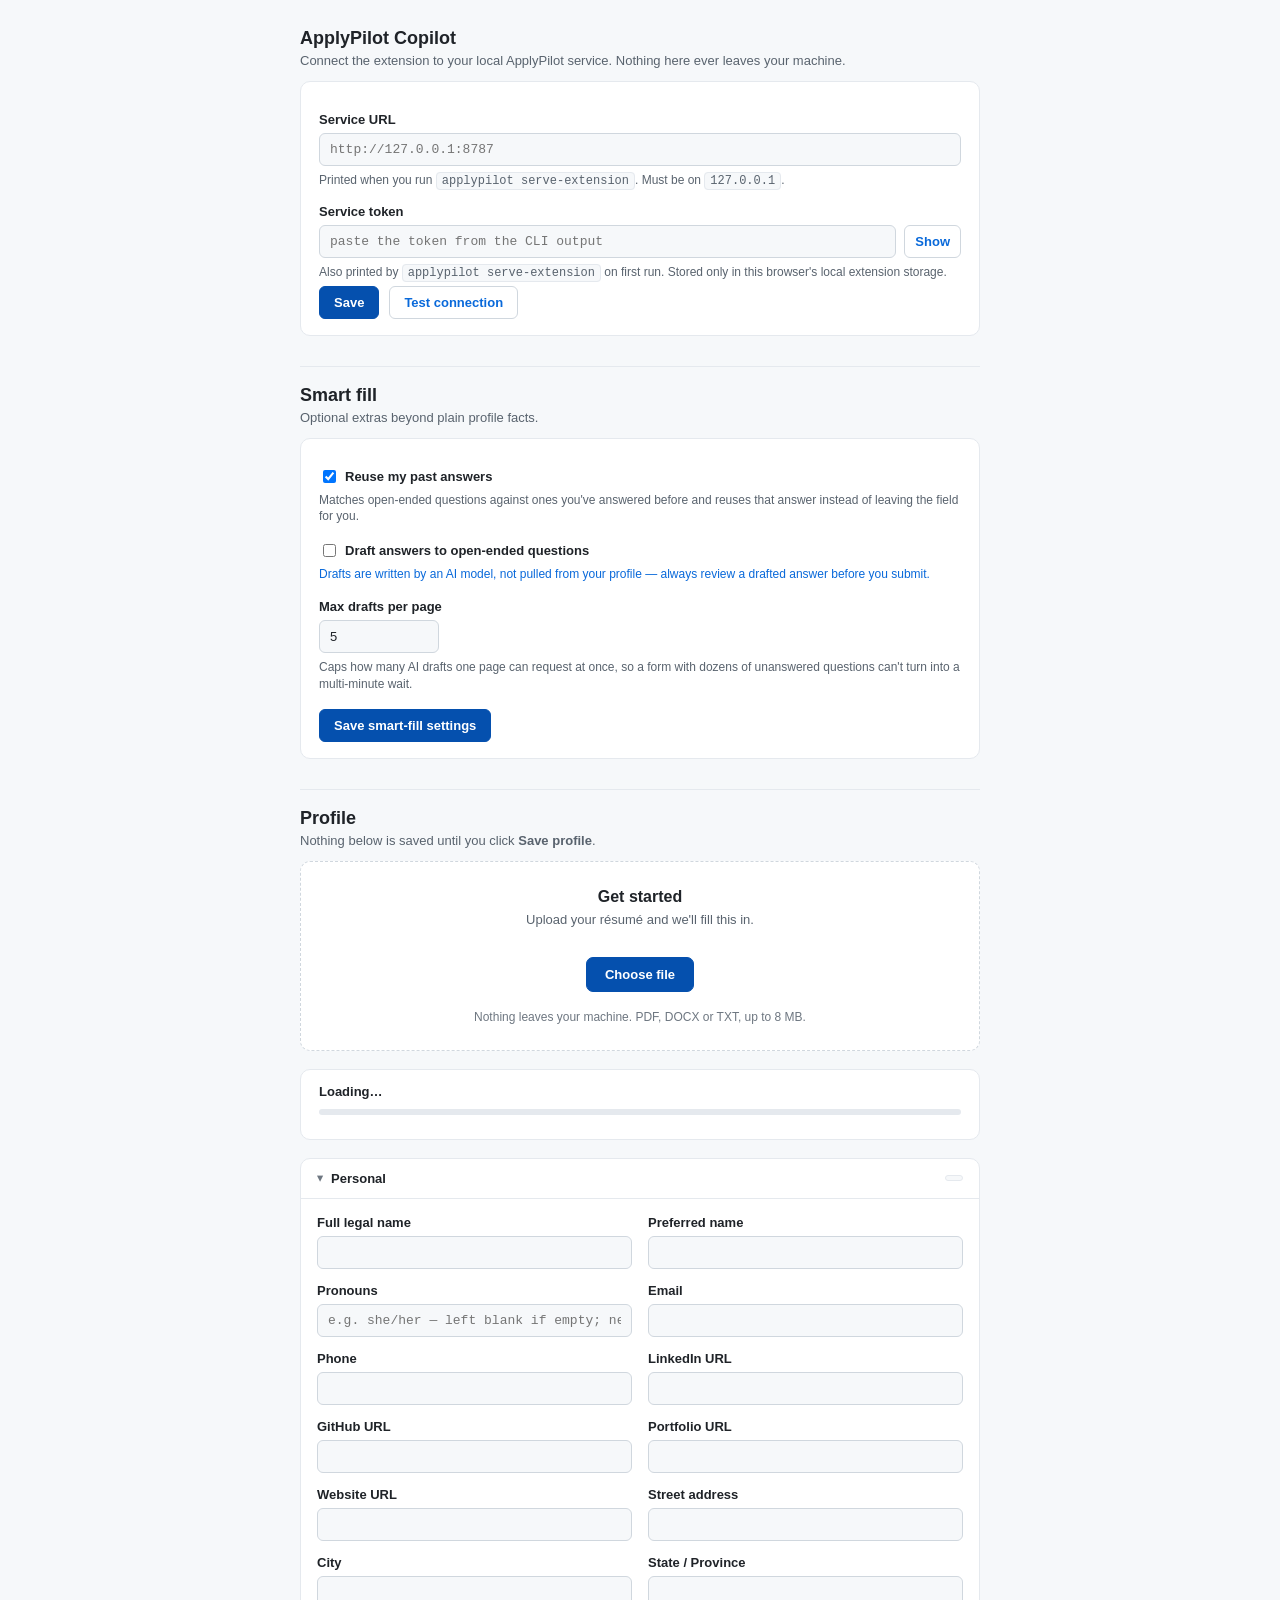
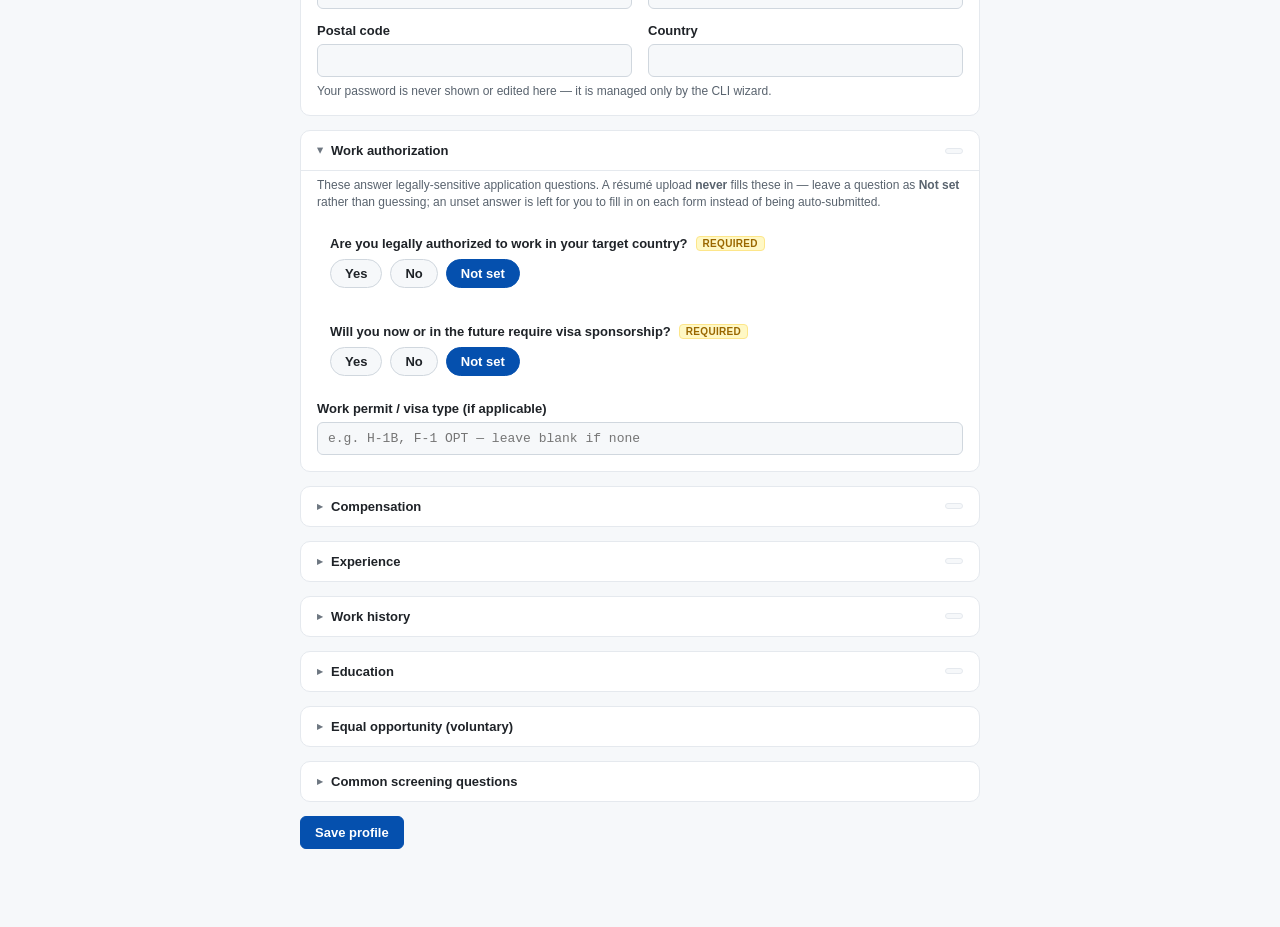
==== extension/options.html @ b4a845f9 "extension: one choice matcher with answer families; EEO + screening settings Select, radio and Workd" ====
<!DOCTYPE html>
<html lang="en">
<head>
<meta charset="utf-8">
<title>ApplyPilot Copilot — Settings</title>
<style>
  :root {
    color-scheme: dark light;
    --bg: #0d1117;
    --card: #161b22;
    --card-2: #1c2330;
    --border: #30363d;
    --border-soft: #21262d;
    --text: #e6edf3;
    --text-dim: #8b949e;
    --text-faint: #6e7681;
    --accent: #58a6ff;
    --accent-strong: #388bfd;
    --ok: #3fb950;
    --ok-bg: rgba(63, 185, 80, 0.12);
    --ok-border: rgba(63, 185, 80, 0.4);
    --err: #f85149;
    --err-bg: rgba(248, 81, 73, 0.12);
    --err-border: rgba(248, 81, 73, 0.4);
    --warn: #d29922;
    --warn-bg: rgba(210, 153, 34, 0.12);
    --warn-border: rgba(210, 153, 34, 0.4);
    --info: #58a6ff;
    --info-bg: rgba(88, 166, 255, 0.1);
    --info-border: rgba(88, 166, 255, 0.35);
    --prov: #e3b341;
    --prov-bg: rgba(227, 179, 65, 0.08);
    --prov-border: #e3b341;
  }
  @media (prefers-color-scheme: light) {
    :root {
      --bg: #f6f8fa;
      --card: #ffffff;
      --card-2: #f6f8fa;
      --border: #d0d7de;
      --border-soft: #e5e9ee;
      --text: #1f2328;
      --text-dim: #59636e;
      --text-faint: #6e7781;
      --accent: #0969da;
      --accent-strong: #0550ae;
      --ok: #1a7f37;
      --ok-bg: #dafbe1;
      --ok-border: #a7f3d0;
      --err: #cf222e;
      --err-bg: #fff1f0;
      --err-border: #ffc1bc;
      --warn: #9a6700;
      --warn-bg: #fff8c5;
      --warn-border: #fde68a;
      --info: #0969da;
      --info-bg: #eff6ff;
      --info-border: #bfdbfe;
      --prov: #9a6700;
      --prov-bg: #fffbea;
      --prov-border: #e3b341;
    }
  }

  * { box-sizing: border-box; }
  body {
    font-family: -apple-system, "Segoe UI", Roboto, Arial, sans-serif;
    max-width: 720px;
    margin: 0 auto;
    padding: 28px 20px 80px;
    color: var(--text);
    background: var(--bg);
  }
  h1 { font-size: 18px; margin: 0 0 4px; font-weight: 700; }
  h2 { font-size: 14px; margin: 0 0 4px; font-weight: 700; }
  p.sub { color: var(--text-dim); margin-top: 0; font-size: 13px; }
  label { display: block; font-weight: 600; font-size: 13px; margin: 14px 0 6px; color: var(--text); }
  label.inline { display: inline-block; font-weight: 600; font-size: 13px; margin: 0 0 0 6px; }

  input[type="text"], input[type="password"], input[type="email"], input[type="tel"],
  input[type="url"], input[type="number"], select, textarea {
    width: 100%;
    box-sizing: border-box;
    padding: 8px 10px;
    font-size: 13px;
    border: 1px solid var(--border);
    border-radius: 6px;
    font-family: inherit;
    background: var(--card-2);
    color: var(--text);
  }
  input[type="text"]:focus, input[type="password"]:focus, input[type="email"]:focus,
  input[type="tel"]:focus, input[type="url"]:focus, textarea:focus, select:focus {
    outline: 2px solid var(--accent);
    outline-offset: -1px;
  }
  input[type="text"], input[type="password"] { font-family: ui-monospace, SFMono-Regular, Menlo, monospace; }
  textarea { min-height: 56px; resize: vertical; }
  .row { display: flex; gap: 8px; align-items: center; }
  .row input { flex: 1; }

  button {
    padding: 8px 14px;
    font-size: 13px;
    font-weight: 600;
    border-radius: 6px;
    border: 1px solid var(--accent-strong);
    background: var(--accent-strong);
    color: #fff;
    cursor: pointer;
    font-family: inherit;
  }
  button.secondary { background: transparent; color: var(--accent); border-color: var(--border); }
  button.small { padding: 4px 9px; font-size: 12px; }
  button.danger { border-color: var(--err-border); color: var(--err); background: transparent; }
  button:hover { filter: brightness(1.1); }
  button:disabled { opacity: 0.45; cursor: not-allowed; filter: none; }

  #toggleToken { padding: 8px 10px; }

  .card {
    background: var(--card);
    border: 1px solid var(--border-soft);
    border-radius: 10px;
    padding: 16px 18px;
    margin-bottom: 18px;
  }

  #status, #profileStatus, #importStatus, #smartFillStatus { margin-top: 12px; padding: 10px 12px; border-radius: 6px; font-size: 13px; display: none; line-height: 1.45; }
  #status.ok, #profileStatus.ok, #importStatus.ok, #smartFillStatus.ok { display: block; background: var(--ok-bg); color: var(--ok); border: 1px solid var(--ok-border); }
  #status.err, #profileStatus.err, #importStatus.err, #smartFillStatus.err { display: block; background: var(--err-bg); color: var(--err); border: 1px solid var(--err-border); }
  #status.info, #profileStatus.info, #importStatus.info, #smartFillStatus.info { display: block; background: var(--info-bg); color: var(--info); border: 1px solid var(--info-border); }
  #status.warn, #profileStatus.warn, #importStatus.warn, #smartFillStatus.warn { display: block; background: var(--warn-bg); color: var(--warn); border: 1px solid var(--warn-border); }

  .hint { font-size: 12px; color: var(--text-dim); margin-top: 6px; line-height: 1.4; }
  .hint.warn { color: var(--warn); background: var(--warn-bg); border: 1px solid var(--warn-border); padding: 8px 10px; border-radius: 6px; }
  /* Drafts are model-written, not pulled from the profile — deliberately blue (matches the
     popup's draft-fill colour) so this reads as "different from a fact", never decoration. */
  .hint.draft-note { color: var(--info); }
  .card.section-disabled { opacity: 0.55; pointer-events: none; }
  code { background: var(--card-2); border: 1px solid var(--border-soft); padding: 1px 5px; border-radius: 4px; font-size: 12px; }
  hr.section-divider { border: none; border-top: 1px solid var(--border-soft); margin: 30px 0 18px; }

  /* -- onboarding / résumé upload card -------------------------------- */
  .onboard-card {
    text-align: center;
    padding: 26px 20px;
    border: 1px dashed var(--border);
    background: var(--card);
  }
  .onboard-card h2 { font-size: 16px; margin-bottom: 6px; }
  .onboard-sub { color: var(--text-dim); font-size: 13px; margin: 0 0 16px; }
  .file-btn {
    display: inline-flex;
    align-items: center;
    gap: 8px;
    padding: 9px 18px;
    background: var(--accent-strong);
    color: #fff;
    border-radius: 7px;
    font-size: 13px;
    font-weight: 600;
    cursor: pointer;
    border: 1px solid var(--accent-strong);
  }
  .file-btn:hover { filter: brightness(1.1); }
  .file-btn.busy { opacity: 0.6; cursor: progress; pointer-events: none; }
  .onboard-foot { margin-top: 12px; font-size: 12px; color: var(--text-faint); }
  #importStatus { text-align: left; }
  .warn-list { margin: 6px 0 0; padding-left: 18px; }
  .warn-list li { margin: 2px 0; }

  /* -- completeness meter ---------------------------------------------- */
  .meter-card { padding: 14px 18px; }
  .meter-head { display: flex; justify-content: space-between; align-items: baseline; gap: 8px; }
  #meterText { font-size: 13px; font-weight: 700; }
  #meterSub { font-size: 12px; color: var(--text-dim); }
  .meter-track {
    height: 6px; border-radius: 3px; background: var(--border-soft);
    margin: 10px 0 10px; overflow: hidden;
  }
  .meter-fill { height: 100%; background: var(--accent); border-radius: 3px; transition: width 0.2s ease; }
  .meter-fill.complete { background: var(--ok); }
  .meter-missing { display: flex; flex-wrap: wrap; gap: 6px; }
  .chip {
    font-size: 12px; padding: 4px 10px; border-radius: 999px;
    background: var(--warn-bg); color: var(--warn); border: 1px solid var(--warn-border);
    cursor: pointer; font-family: inherit; font-weight: 600;
  }
  .chip:hover { filter: brightness(1.08); }
  .meter-complete-msg { font-size: 12px; color: var(--ok); font-weight: 600; }

  /* -- collapsible sections --------------------------------------------- */
  details.section {
    border: 1px solid var(--border-soft);
    border-radius: 10px;
    margin: 14px 0;
    background: var(--card);
    overflow: hidden;
  }
  details.section > summary {
    list-style: none;
    cursor: pointer;
    padding: 12px 16px;
    display: flex;
    align-items: center;
    justify-content: space-between;
    font-weight: 700;
    font-size: 13px;
    user-select: none;
  }
  details.section > summary::-webkit-details-marker { display: none; }
  details.section > summary::before {
    content: "▸";
    display: inline-block;
    margin-right: 8px;
    color: var(--text-faint);
    transition: transform 0.15s ease;
    font-size: 11px;
  }
  details.section[open] > summary::before { transform: rotate(90deg); }
  .section-title { flex: 1; }
  .section-meta {
    font-size: 11px; font-weight: 700; padding: 2px 8px; border-radius: 999px;
    color: var(--text-faint); background: var(--card-2); border: 1px solid var(--border-soft);
  }
  .section-meta.ok { color: var(--ok); background: var(--ok-bg); border-color: var(--ok-border); }
  .section-meta.required { color: var(--warn); background: var(--warn-bg); border-color: var(--warn-border); }
  .section-body { padding: 2px 16px 16px; border-top: 1px solid var(--border-soft); }

  .field-grid { display: grid; grid-template-columns: 1fr 1fr; gap: 0 16px; }
  .field-grid label { margin: 14px 0 6px; }

  /* Résumé-provenance marking: a field the parser filled, not yet reviewed.
     Amber/gold is deliberately distinct from the blue "draft" colour used in
     the popup — this means "check this", not "AI-written text going out". */
  .field-grid > div.from-resume,
  .from-resume {
    background: var(--prov-bg);
    border: 1px solid var(--prov-border);
    border-radius: 8px;
    padding: 6px 8px 10px;
    margin: 6px 0;
  }
  .field-grid > div.from-resume label,
  .from-resume label { margin-top: 6px; }
  .field-grid > div.from-resume label::after,
  .from-resume > label::after {
    content: " · from résumé";
    font-weight: 600;
    color: var(--prov);
  }
  .field-grid > div.from-resume.from-resume-llm label::after,
  .from-resume.from-resume-llm > label::after {
    content: " · from résumé — AI-parsed, verify";
  }
  .repeat-row.from-resume { border-color: var(--prov-border); background: var(--prov-bg); }
  .repeat-row.from-resume::before {
    content: "From your résumé — check this entry before saving";
    display: block;
    font-size: 11px;
    font-weight: 700;
    color: var(--prov);
    margin-bottom: 8px;
  }

  /* Boolean work-auth controls: explicit Yes/No/Not-set, never a free-text
     box and never pre-selected — see options.js renderEditor(). */
  .bool-field {
    margin: 14px 0 6px;
    padding: 10px 12px;
    border-radius: 8px;
    border: 1px solid transparent;
  }
  .bool-field.unset { border-color: var(--warn-border); background: var(--warn-bg); }
  .bool-field .bool-label { font-weight: 600; font-size: 13px; margin-bottom: 8px; display: flex; align-items: center; gap: 8px; }
  .bool-field .req-badge {
    font-size: 10px; font-weight: 700; letter-spacing: 0.03em; text-transform: uppercase;
    color: var(--warn); background: var(--warn-bg); border: 1px solid var(--warn-border);
    padding: 1px 6px; border-radius: 4px;
  }
  .bool-options { display: flex; gap: 8px; }
  .bool-options label {
    display: inline-flex; align-items: center; gap: 5px; font-weight: 600; margin: 0;
    font-size: 13px; padding: 6px 14px; border-radius: 999px; border: 1px solid var(--border);
    background: var(--card-2); cursor: pointer;
  }
  .bool-options input { position: absolute; opacity: 0; width: 1px; height: 1px; }
  .bool-options label:has(input:checked) { background: var(--accent-strong); border-color: var(--accent-strong); color: #fff; }
  .bool-options label:has(input:focus-visible) { outline: 2px solid var(--accent); }

  #profileSwitcher { display: flex; align-items: center; gap: 8px; margin: 10px 0 18px; }
  #profileSwitcher select { width: auto; flex: 1; }

  #newProfileRow { display: none; gap: 8px; margin: 10px 0 18px; align-items: center; }
  #newProfileRow input { flex: 1; }

  .repeat-note {
    font-size: 12px; color: var(--info); background: var(--info-bg); border: 1px solid var(--info-border);
    border-radius: 6px; padding: 8px 10px; margin: 10px 0;
  }

  .repeat-row {
    border: 1px solid var(--border-soft);
    border-radius: 8px;
    padding: 10px 12px 12px;
    margin-bottom: 10px;
    background: var(--card-2);
  }
  .repeat-row-head { display: flex; justify-content: space-between; align-items: center; }
  .repeat-row-head .badge {
    font-size: 11px; font-weight: 700; color: var(--text-dim); background: var(--border-soft);
    border-radius: 4px; padding: 2px 7px;
  }
  .repeat-row-actions { display: flex; gap: 6px; }
  .repeat-row .field-grid label { margin: 10px 0 4px; }
  .checkbox-line { display: flex; align-items: center; gap: 6px; margin: 12px 0 4px; }
  .checkbox-line input { width: auto; }
  .checkbox-line label { margin: 0; font-weight: 400; }

  #profileEditor { opacity: 1; transition: opacity 0.15s; }
  #profileEditor.disabled { opacity: 0.5; pointer-events: none; }

  .save-row { display: flex; align-items: center; gap: 10px; margin-top: 4px; }
</style>
</head>
<body>
  <h1>ApplyPilot Copilot</h1>
  <p class="sub">Connect the extension to your local ApplyPilot service. Nothing here ever leaves your machine.</p>

  <div class="card">
    <label for="serviceUrl">Service URL</label>
    <input type="text" id="serviceUrl" placeholder="http://127.0.0.1:8787" autocomplete="off" spellcheck="false">
    <div class="hint">Printed when you run <code>applypilot serve-extension</code>. Must be on <code>127.0.0.1</code>.</div>

    <label for="token">Service token</label>
    <div class="row">
      <input type="password" id="token" placeholder="paste the token from the CLI output" autocomplete="off" spellcheck="false">
      <button type="button" class="secondary" id="toggleToken">Show</button>
    </div>
    <div class="hint">Also printed by <code>applypilot serve-extension</code> on first run. Stored only in this browser's local extension storage.</div>

    <div class="save-row">
      <button type="button" id="save">Save</button>
      <button type="button" class="secondary" id="test">Test connection</button>
    </div>
    <div id="status"></div>
  </div>

  <hr class="section-divider">

  <h1>Smart fill</h1>
  <p class="sub">Optional extras beyond plain profile facts.</p>

  <div class="card" id="smartFillCard">
    <div class="checkbox-line">
      <input type="checkbox" id="smartFillAnswers" checked>
      <label for="smartFillAnswers" style="margin:0;font-weight:600;">Reuse my past answers</label>
    </div>
    <div class="hint">Matches open-ended questions against ones you've answered before and reuses that answer instead of leaving the field for you.</div>

    <div class="checkbox-line" style="margin-top:16px;">
      <input type="checkbox" id="smartFillDrafts">
      <label for="smartFillDrafts" style="margin:0;font-weight:600;">Draft answers to open-ended questions</label>
    </div>
    <div class="hint draft-note">Drafts are written by an AI model, not pulled from your profile — always review a drafted answer before you submit.</div>
    <div class="hint warn" id="smartFillLlmWarning" style="display:none;">No AI model available — drafts will be skipped.</div>

    <label for="smartFillMaxDrafts" style="margin-top:16px;">Max drafts per page</label>
    <input type="number" id="smartFillMaxDrafts" min="0" max="50" value="5" style="max-width:120px;">
    <div class="hint">Caps how many AI drafts one page can request at once, so a form with dozens of unanswered questions can't turn into a multi-minute wait.</div>

    <div class="save-row" style="margin-top:16px;">
      <button type="button" id="smartFillSave">Save smart-fill settings</button>
    </div>
    <div id="smartFillStatus"></div>
  </div>

  <hr class="section-divider">

  <h1>Profile</h1>
  <p class="sub">Nothing below is saved until you click <strong>Save profile</strong>.</p>

  <div id="legacyNotice" class="hint warn" style="display:none">
    This install has a single profile (not yet migrated to multi-profile). You can still edit it below —
    run <code>applypilot profile migrate</code> from the CLI if you want to add more people.
  </div>

  <div id="profileSwitcher" style="display:none">
    <select id="profileSelect" aria-label="Active profile"></select>
    <button type="button" class="secondary small" id="newProfileBtn">New profile…</button>
    <button type="button" class="secondary small" id="reloadProfileBtn">Reload</button>
  </div>
  <div id="newProfileRow">
    <input type="text" id="newProfileId" placeholder="profile id, e.g. adwait (lowercase, digits, - or _)" autocomplete="off" spellcheck="false">
    <button type="button" class="small" id="createProfileBtn">Create</button>
    <button type="button" class="secondary small" id="cancelNewProfileBtn">Cancel</button>
  </div>

  <!-- Onboarding: the ONE obvious first action, not six blank fieldsets.
       Always available (not just first-run) so an operator can re-import
       after updating their résumé. Upload never auto-saves — see the big
       comment at the top of options.js. -->
  <div class="card onboard-card" id="onboardCard">
    <h2 id="onboardTitle">Get started</h2>
    <p class="onboard-sub" id="onboardSub">Upload your résumé and we'll fill this in.</p>
    <label class="file-btn" id="fileBtnLabel" for="resumeFile">
      <span id="resumeFileLabelText">Choose file</span>
    </label>
    <input type="file" id="resumeFile" accept=".pdf,.docx,.txt" style="position:absolute; width:1px; height:1px; opacity:0; pointer-events:none;">
    <div class="onboard-foot">Nothing leaves your machine. PDF, DOCX or TXT, up to 8&nbsp;MB.</div>
    <div id="importStatus"></div>
  </div>

  <!-- Completeness meter: what actually determines how much of a form the
       extension can fill, so it's the single most useful number here. -->
  <div class="card meter-card" id="completenessCard">
    <div class="meter-head">
      <span id="meterText">Loading…</span>
    </div>
    <div class="meter-track"><div class="meter-fill" id="meterFill" style="width:0%"></div></div>
    <div class="meter-missing" id="meterMissing"></div>
  </div>

  <div id="profileEditor">
    <details class="section" id="sectionPersonal" open>
      <summary><span class="section-title">Personal</span><span class="section-meta" id="personalMeta"></span></summary>
      <div class="section-body">
        <div class="field-grid">
          <div><label for="p_full_name">Full legal name</label>
            <input type="text" id="p_full_name" data-path="personal.full_name"></div>
          <div><label for="p_preferred_name">Preferred name</label>
            <input type="text" id="p_preferred_name" data-path="personal.preferred_name"></div>
          <div><label for="p_pronouns">Pronouns</label>
            <input type="text" id="p_pronouns" data-path="personal.pronouns" placeholder="e.g. she/her — left blank if empty; never guessed"></div>
          <div><label for="p_email">Email</label>
            <input type="email" id="p_email" data-path="personal.email"></div>
          <div><label for="p_phone">Phone</label>
            <input type="tel" id="p_phone" data-path="personal.phone"></div>
          <div><label for="p_linkedin">LinkedIn URL</label>
            <input type="url" id="p_linkedin" data-path="personal.linkedin_url"></div>
          <div><label for="p_github">GitHub URL</label>
            <input type="url" id="p_github" data-path="personal.github_url"></div>
          <div><label for="p_portfolio">Portfolio URL</label>
            <input type="url" id="p_portfolio" data-path="personal.portfolio_url"></div>
          <div><label for="p_website">Website URL</label>
            <input type="url" id="p_website" data-path="personal.website_url"></div>
          <div><label for="p_address">Street address</label>
            <input type="text" id="p_address" data-path="personal.address"></div>
          <div><label for="p_city">City</label>
            <input type="text" id="p_city" data-path="personal.city"></div>
          <div><label for="p_state">State / Province</label>
            <input type="text" id="p_state" data-path="personal.province_state"></div>
          <div><label for="p_postal">Postal code</label>
            <input type="text" id="p_postal" data-path="personal.postal_code"></div>
          <div><label for="p_country">Country</label>
            <input type="text" id="p_country" data-path="personal.country"></div>
        </div>
        <div class="hint">Your password is never shown or edited here — it is managed only by the CLI wizard.</div>
      </div>
    </details>

    <details class="section" id="sectionWorkAuth" open>
      <summary><span class="section-title">Work authorization</span><span class="section-meta" id="workAuthMeta"></span></summary>
      <div class="section-body">
        <div class="hint" style="margin-top:4px;">
          These answer legally-sensitive application questions. A résumé upload
          <strong>never</strong> fills these in — leave a question as <strong>Not set</strong> rather
          than guessing; an unset answer is left for you to fill in on each form instead of being
          auto-submitted.
        </div>

        <div class="bool-field" id="waAuthorizedField">
          <div class="bool-label">Are you legally authorized to work in your target country? <span class="req-badge">Required</span></div>
          <div class="bool-options">
            <label><input type="radio" name="wa_authorized" value="yes" data-path="work_authorization.legally_authorized_to_work"> Yes</label>
            <label><input type="radio" name="wa_authorized" value="no" data-path="work_authorization.legally_authorized_to_work"> No</label>
            <label><input type="radio" name="wa_authorized" value="unset" data-path="work_authorization.legally_authorized_to_work" checked> Not set</label>
          </div>
        </div>

        <div class="bool-field" id="waSponsorshipField">
          <div class="bool-label">Will you now or in the future require visa sponsorship? <span class="req-badge">Required</span></div>
          <div class="bool-options">
            <label><input type="radio" name="wa_sponsorship" value="yes" data-path="work_authorization.require_sponsorship"> Yes</label>
            <label><input type="radio" name="wa_sponsorship" value="no" data-path="work_authorization.require_sponsorship"> No</label>
            <label><input type="radio" name="wa_sponsorship" value="unset" data-path="work_authorization.require_sponsorship" checked> Not set</label>
          </div>
        </div>

        <label for="wa_permit">Work permit / visa type (if applicable)</label>
        <input type="text" id="wa_permit" data-path="work_authorization.work_permit_type" placeholder="e.g. H-1B, F-1 OPT — leave blank if none">
      </div>
    </details>

    <details class="section" id="sectionCompensation">
      <summary><span class="section-title">Compensation</span><span class="section-meta" id="compMeta"></span></summary>
      <div class="section-body">
        <div class="field-grid">
          <div><label for="c_salary">Desired salary</label>
            <input type="text" id="c_salary" data-path="compensation.salary_expectation"></div>
          <div><label for="c_currency">Currency</label>
            <input type="text" id="c_currency" data-path="compensation.salary_currency" placeholder="USD"></div>
          <div><label for="c_min">Salary range — min</label>
            <input type="text" id="c_min" data-path="compensation.salary_range_min"></div>
          <div><label for="c_max">Salary range — max</label>
            <input type="text" id="c_max" data-path="compensation.salary_range_max"></div>
        </div>
      </div>
    </details>

    <details class="section" id="sectionExperience">
      <summary><span class="section-title">Experience</span><span class="section-meta" id="expMeta"></span></summary>
      <div class="section-body">
        <div class="field-grid">
          <div><label for="e_years">Years of experience (total)</label>
            <input type="text" id="e_years" data-path="experience.years_of_experience_total"></div>
          <div><label for="e_level">Highest education level</label>
            <input type="text" id="e_level" data-path="experience.education_level"></div>
          <div><label for="e_title">Current job title</label>
            <input type="text" id="e_title" data-path="experience.current_job_title"></div>
          <div><label for="e_company">Current company</label>
            <input type="text" id="e_company" data-path="experience.current_company"></div>
          <div><label for="e_target">Target role</label>
            <input type="text" id="e_target" data-path="experience.target_role"></div>
        </div>
      </div>
    </details>

    <details class="section" id="sectionWorkHistory">
      <summary><span class="section-title">Work history</span><span class="section-meta" id="workHistoryMeta"></span></summary>
      <div class="section-body">
        <div class="repeat-note">
          <strong>Row 1 must be your most recent position.</strong> Workday and similar systems render
          repeating steps as "Work Experience 1", "Work Experience 2", … and the extension fills them
          in this same order — keep your current/most recent job at the top.
        </div>
        <div id="workHistoryList"></div>
        <button type="button" class="secondary small" id="addWorkHistoryBtn">+ Add position</button>
      </div>
    </details>

    <details class="section" id="sectionEducation">
      <summary><span class="section-title">Education</span><span class="section-meta" id="educationMeta"></span></summary>
      <div class="section-body">
        <div class="repeat-note">
          <strong>Row 1 must be your most recent / highest level of education</strong> — same reasoning
          as work history above.
        </div>
        <div id="educationList"></div>
        <button type="button" class="secondary small" id="addEducationBtn">+ Add education</button>
      </div>
    </details>

    <details class="section" id="sectionEeo">
      <summary><span class="section-title">Equal opportunity (voluntary)</span></summary>
      <div class="section-body">
        <div class="hint" style="margin-top:4px;">
          Voluntary. Unset = Decline to self-identify. Used only for EEO questions, never anywhere else.
        </div>
        <div class="field-grid">
          <div><label for="eeo_gender">Gender</label>
            <select id="eeo_gender" data-path="eeo_voluntary.gender">
              <option value="Decline to self-identify">Decline to self-identify</option>
              <option value="Male">Male</option>
              <option value="Female">Female</option>
              <option value="Non-binary">Non-binary</option>
            </select></div>
          <div><label for="eeo_hispanic">Hispanic or Latino</label>
            <select id="eeo_hispanic" data-path="eeo_voluntary.hispanic_latino">
              <option value="Decline to self-identify">Decline to self-identify</option>
              <option value="Yes">Yes</option>
              <option value="No">No</option>
            </select></div>
          <div><label for="eeo_race">Race / ethnicity</label>
            <select id="eeo_race" data-path="eeo_voluntary.race_ethnicity">
              <option value="Decline to self-identify">Decline to self-identify</option>
              <option value="American Indian or Alaska Native">American Indian or Alaska Native</option>
              <option value="Asian">Asian</option>
              <option value="Black or African American">Black or African American</option>
              <option value="Hispanic or Latino">Hispanic or Latino</option>
              <option value="Native Hawaiian or Other Pacific Islander">Native Hawaiian or Other Pacific Islander</option>
              <option value="White">White</option>
              <option value="Two or More Races">Two or More Races</option>
            </select></div>
          <div><label for="eeo_veteran">Veteran status</label>
            <select id="eeo_veteran" data-path="eeo_voluntary.veteran_status">
              <option value="Decline to self-identify">Decline to self-identify</option>
              <option value="I am not a veteran">I am not a veteran</option>
              <option value="I am a veteran, but not a protected veteran">I am a veteran, but not a protected veteran</option>
              <option value="I am a protected veteran">I am a protected veteran</option>
            </select></div>
          <div><label for="eeo_disability">Disability status</label>
            <select id="eeo_disability" data-path="eeo_voluntary.disability_status">
              <option value="Decline to self-identify">Decline to self-identify</option>
              <option value="No, I do not have a disability">No, I do not have a disability</option>
              <option value="Yes, I have a disability (or had one in the past)">Yes, I have a disability (or had one in the past)</option>
            </select></div>
          <div><label for="eeo_orientation">Sexual orientation</label>
            <select id="eeo_orientation" data-path="eeo_voluntary.sexual_orientation">
              <option value="Decline to self-identify">Decline to self-identify</option>
              <option value="Heterosexual">Heterosexual</option>
              <option value="Gay">Gay</option>
              <option value="Lesbian">Lesbian</option>
              <option value="Bisexual">Bisexual</option>
              <option value="Asexual">Asexual</option>
              <option value="Queer">Queer</option>
            </select></div>
          <div><label for="eeo_transgender">Transgender</label>
            <select id="eeo_transgender" data-path="eeo_voluntary.transgender">
              <option value="Decline to self-identify">Decline to self-identify</option>
              <option value="No">No</option>
              <option value="Yes">Yes</option>
            </select></div>
        </div>
      </div>
    </details>

    <details class="section" id="sectionScreening">
      <summary><span class="section-title">Common screening questions</span></summary>
      <div class="section-body">
        <div>
          <label for="s_criminal">Have you ever been convicted of a crime?</label>
          <select id="s_criminal" data-path="screening.criminal_conviction">
            <option value="">(unset)</option>
            <option value="No">No</option>
            <option value="Yes">Yes</option>
          </select>
          <div class="hint">Only "No" is auto-answered, and only for plain "have you been convicted" questions; anything else is left for you.</div>
        </div>
        <div class="field-grid" style="margin-top:14px;">
          <div><label for="s_background">Willing to undergo a background check?</label>
            <select id="s_background" data-path="screening.background_check_consent">
              <option value="">(unset)</option>
              <option value="Yes">Yes</option>
              <option value="No">No</option>
            </select></div>
          <div><label for="s_drugtest">Willing to undergo a drug test?</label>
            <select id="s_drugtest" data-path="screening.drug_test_consent">
              <option value="">(unset)</option>
              <option value="Yes">Yes</option>
              <option value="No">No</option>
            </select></div>
          <div><label for="s_noncompete">Bound by a non-compete or non-solicit?</label>
            <select id="s_noncompete" data-path="screening.non_compete">
              <option value="">(unset)</option>
              <option value="No">No</option>
              <option value="Yes">Yes</option>
            </select></div>
          <div><label for="s_travel">Willing to travel for this role?</label>
            <select id="s_travel" data-path="screening.willing_to_travel">
              <option value="">(unset)</option>
              <option value="Yes">Yes</option>
              <option value="No">No</option>
            </select></div>
          <div><label for="s_howheard">How did you hear about us?</label>
            <input type="text" id="s_howheard" data-path="screening.how_heard" placeholder="e.g. LinkedIn"></div>
        </div>
      </div>
    </details>

    <div class="save-row">
      <button type="button" id="saveProfile">Save profile</button>
    </div>
  </div>

  <div id="profileStatus"></div>

  <template id="workHistoryRowTemplate">
    <div class="repeat-row" data-kind="work">
      <div class="repeat-row-head">
        <span class="badge"></span>
        <span class="repeat-row-actions">
          <button type="button" class="secondary small" data-action="up">↑</button>
          <button type="button" class="secondary small" data-action="down">↓</button>
          <button type="button" class="danger small" data-action="remove">Remove</button>
        </span>
      </div>
      <div class="field-grid">
        <div><label>Job title</label><input type="text" data-field="title"></div>
        <div><label>Company</label><input type="text" data-field="company"></div>
        <div><label>Location</label><input type="text" data-field="location"></div>
        <div><label>Start (MM/YYYY)</label><input type="text" data-field="start" placeholder="MM/YYYY"></div>
        <div><label>End (MM/YYYY)</label><input type="text" data-field="end" placeholder="MM/YYYY"></div>
      </div>
      <div class="checkbox-line">
        <label><input type="checkbox" data-field="current"> I currently work here</label>
      </div>
      <label>Description</label>
      <textarea data-field="description"></textarea>
    </div>
  </template>

  <template id="educationRowTemplate">
    <div class="repeat-row" data-kind="education">
      <div class="repeat-row-head">
        <span class="badge"></span>
        <span class="repeat-row-actions">
          <button type="button" class="secondary small" data-action="up">↑</button>
          <button type="button" class="secondary small" data-action="down">↓</button>
          <button type="button" class="danger small" data-action="remove">Remove</button>
        </span>
      </div>
      <div class="field-grid">
        <div><label>School</label><input type="text" data-field="school"></div>
        <div><label>Degree</label><input type="text" data-field="degree"></div>
        <div><label>Field of study</label><input type="text" data-field="field"></div>
        <div><label>Start (MM/YYYY)</label><input type="text" data-field="start" placeholder="MM/YYYY"></div>
        <div><label>End (MM/YYYY)</label><input type="text" data-field="end" placeholder="MM/YYYY"></div>
      </div>
    </div>
  </template>

  <script src="options.js"></script>
</body>
</html>
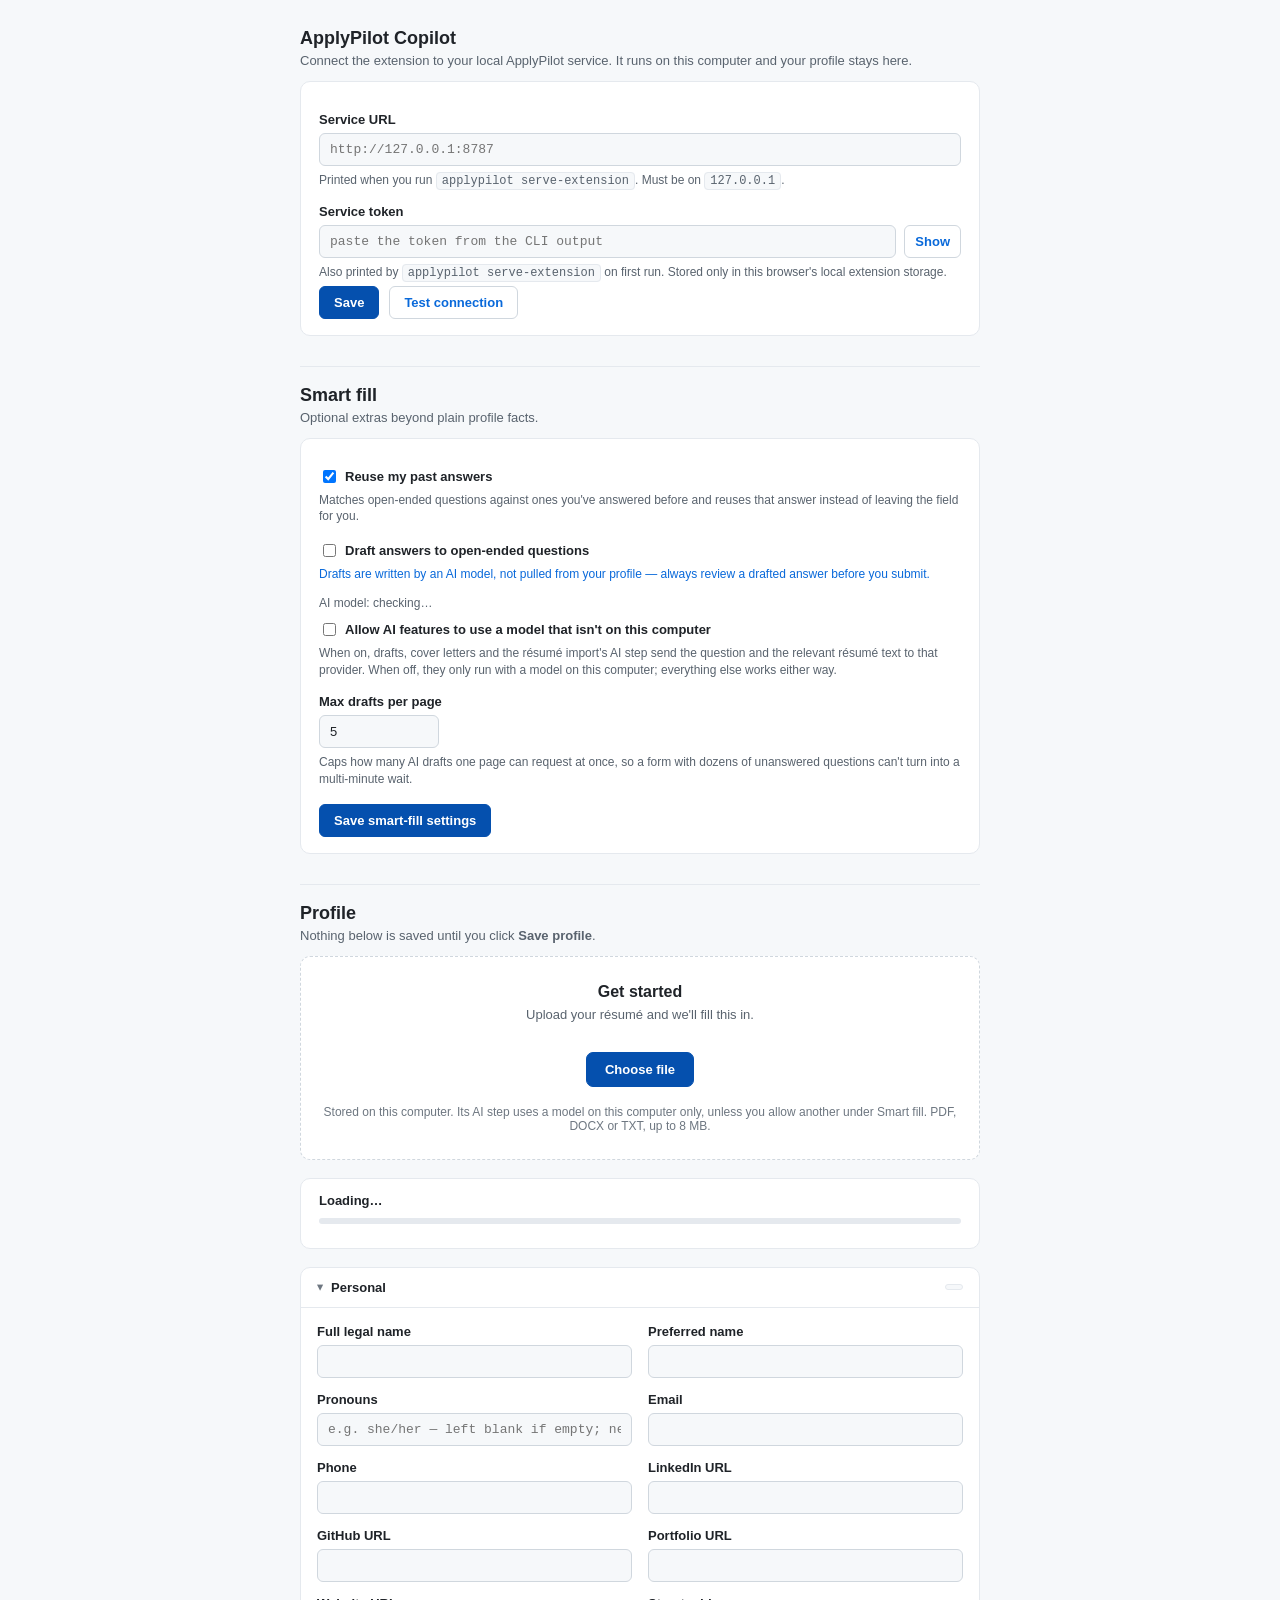
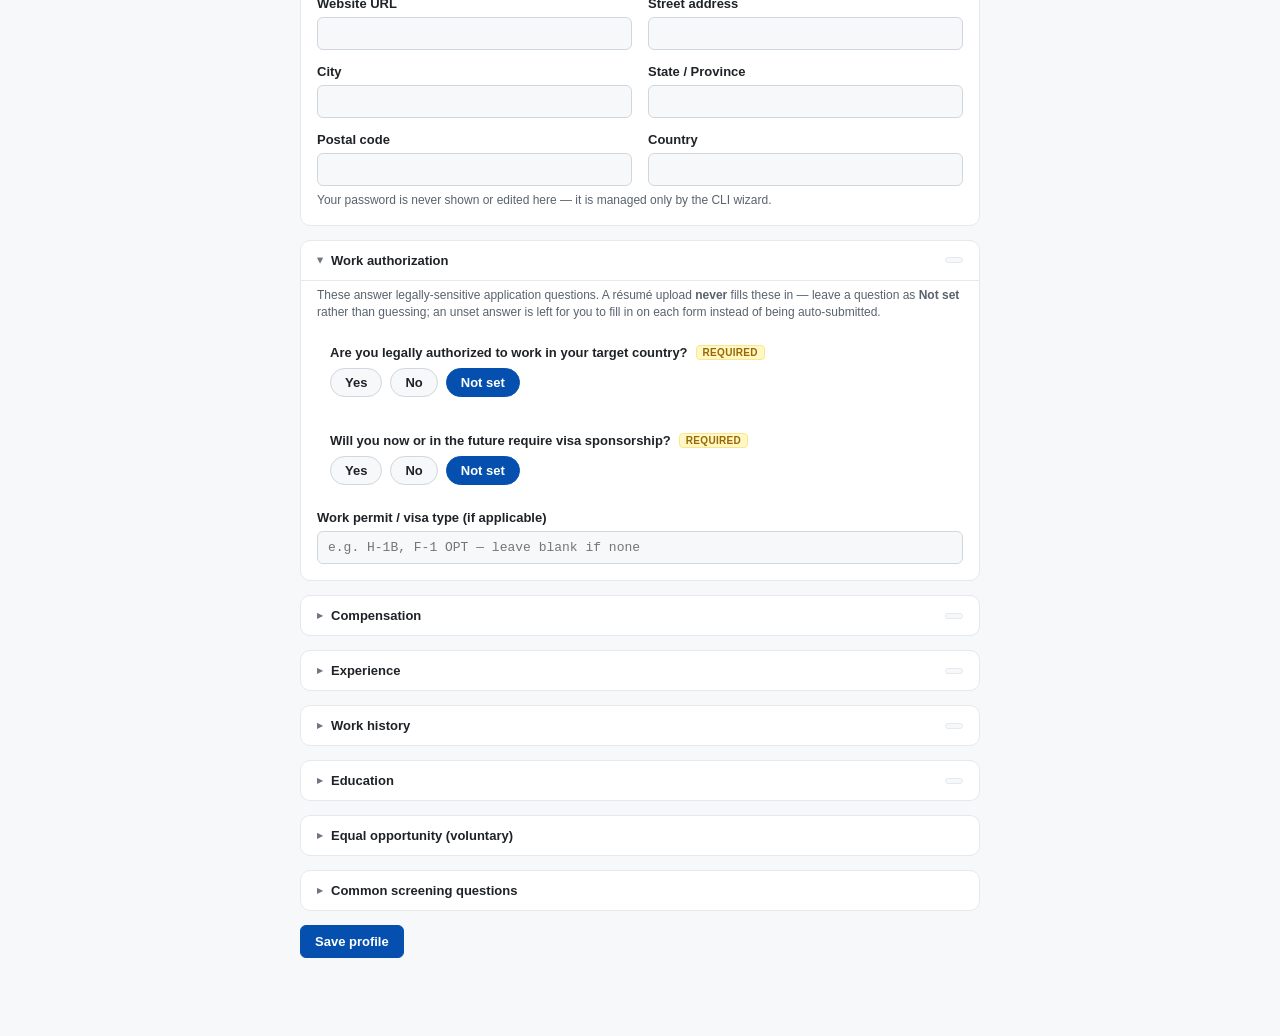
==== commit 2526b4b8: "extension: AI features only send text off this computer with explicit opt-in Reviewer round 2: the e" ====
--- a/extension/options.html
+++ b/extension/options.html
@@ -326,7 +326,7 @@
 </head>
 <body>
   <h1>ApplyPilot Copilot</h1>
-  <p class="sub">Connect the extension to your local ApplyPilot service. Nothing here ever leaves your machine.</p>
+  <p class="sub">Connect the extension to your local ApplyPilot service. It runs on this computer and your profile stays here.</p>
 
   <div class="card">
     <label for="serviceUrl">Service URL</label>
@@ -365,6 +365,13 @@
     </div>
     <div class="hint draft-note">Drafts are written by an AI model, not pulled from your profile — always review a drafted answer before you submit.</div>
     <div class="hint warn" id="smartFillLlmWarning" style="display:none;">No AI model available — drafts will be skipped.</div>
+
+    <div class="hint" id="smartFillModelLine" style="margin-top:12px;">AI model: checking…</div>
+    <div class="checkbox-line" style="margin-top:8px;">
+      <input type="checkbox" id="smartFillCloud">
+      <label for="smartFillCloud" style="margin:0;font-weight:600;">Allow AI features to use a model that isn't on this computer</label>
+    </div>
+    <div class="hint">When on, drafts, cover letters and the résumé import's AI step send the question and the relevant résumé text to that provider. When off, they only run with a model on this computer; everything else works either way.</div>
 
     <label for="smartFillMaxDrafts" style="margin-top:16px;">Max drafts per page</label>
     <input type="number" id="smartFillMaxDrafts" min="0" max="50" value="5" style="max-width:120px;">
@@ -408,7 +415,7 @@
       <span id="resumeFileLabelText">Choose file</span>
     </label>
     <input type="file" id="resumeFile" accept=".pdf,.docx,.txt" style="position:absolute; width:1px; height:1px; opacity:0; pointer-events:none;">
-    <div class="onboard-foot">Nothing leaves your machine. PDF, DOCX or TXT, up to 8&nbsp;MB.</div>
+    <div class="onboard-foot">Stored on this computer. Its AI step uses a model on this computer only, unless you allow another under Smart fill. PDF, DOCX or TXT, up to 8&nbsp;MB.</div>
     <div id="importStatus"></div>
   </div>
 
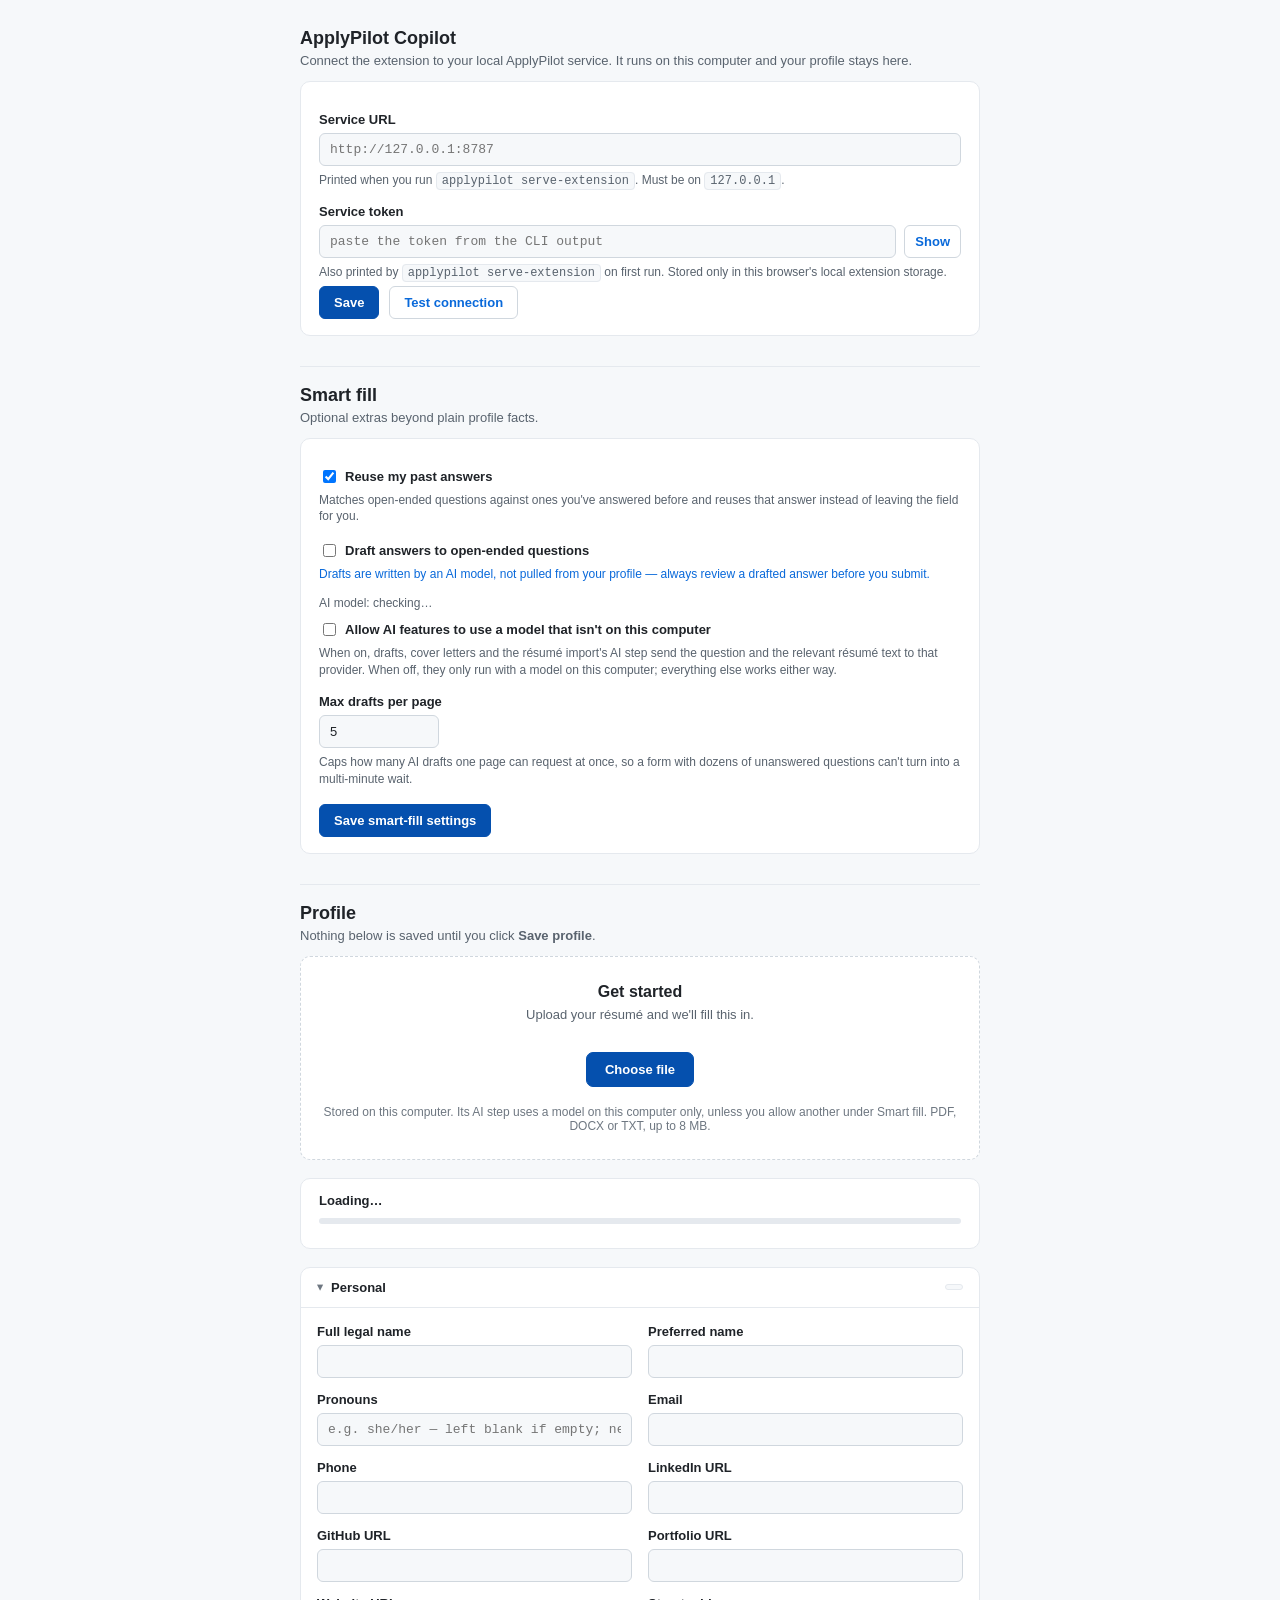
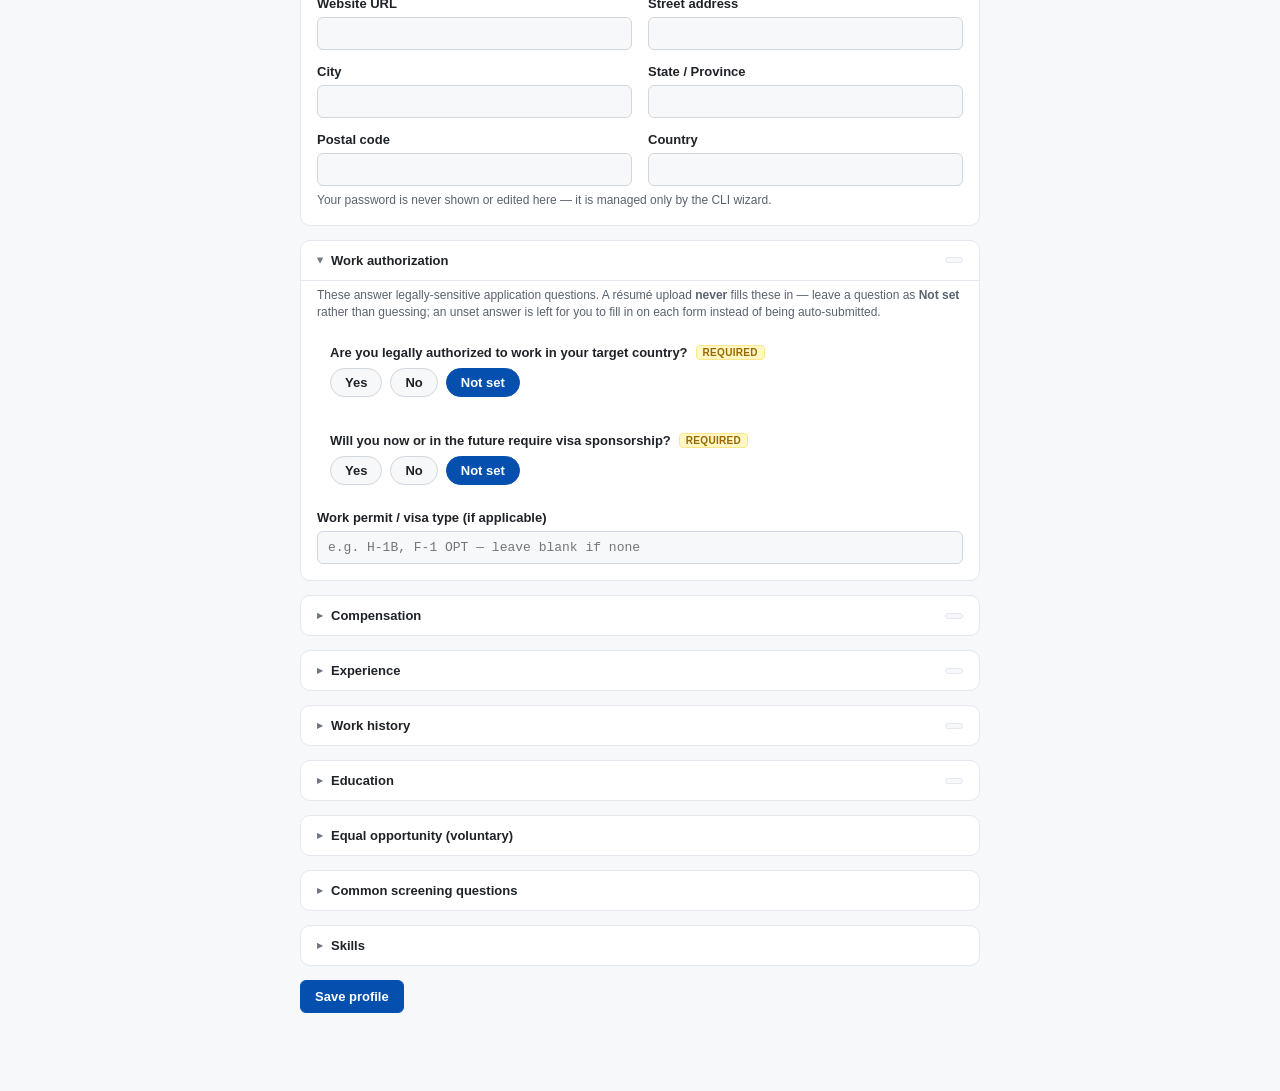
==== commit 522325db: "extension: skills editor in the Settings profile editor Adds an editable Skills section to the profi" ====
--- a/extension/options.html
+++ b/extension/options.html
@@ -322,6 +322,25 @@
   #profileEditor.disabled { opacity: 0.5; pointer-events: none; }
 
   .save-row { display: flex; align-items: center; gap: 10px; margin-top: 4px; }
+
+  /* -- skills editor (profile.skills_boundary) -------------------------- */
+  .skills-category {
+    border: 1px solid var(--border-soft); border-radius: 8px;
+    padding: 10px 12px 12px; margin-bottom: 10px; background: var(--card-2);
+  }
+  .skills-category-head { display: flex; gap: 8px; align-items: center; }
+  .skills-category-name { flex: 1; font-weight: 600; }
+  .skills-chip-list { display: flex; flex-wrap: wrap; gap: 6px; margin: 10px 0; min-height: 0; }
+  .skill-chip {
+    display: inline-flex; align-items: center; gap: 4px; font-size: 12px;
+    padding: 4px 4px 4px 10px; border-radius: 999px; background: var(--card);
+    border: 1px solid var(--border); color: var(--text);
+  }
+  .skill-chip-remove {
+    border: none; background: transparent; color: var(--text-dim); cursor: pointer;
+    font-size: 14px; line-height: 1; padding: 2px 6px; border-radius: 999px;
+  }
+  .skill-chip-remove:hover { color: var(--err); filter: none; }
 </style>
 </head>
 <body>
@@ -666,6 +685,17 @@
       </div>
     </details>
 
+    <details class="section" id="sectionSkills">
+      <summary><span class="section-title">Skills</span></summary>
+      <div class="section-body">
+        <div class="hint" style="margin-top:4px;">
+          Filled into Skills fields and used to pick skill tags on Workday. Remove anything that isn't yours.
+        </div>
+        <div id="skillsCategoryList"></div>
+        <button type="button" class="secondary small" id="addSkillCategoryBtn">+ Add category</button>
+      </div>
+    </details>
+
     <div class="save-row">
       <button type="button" id="saveProfile">Save profile</button>
     </div>
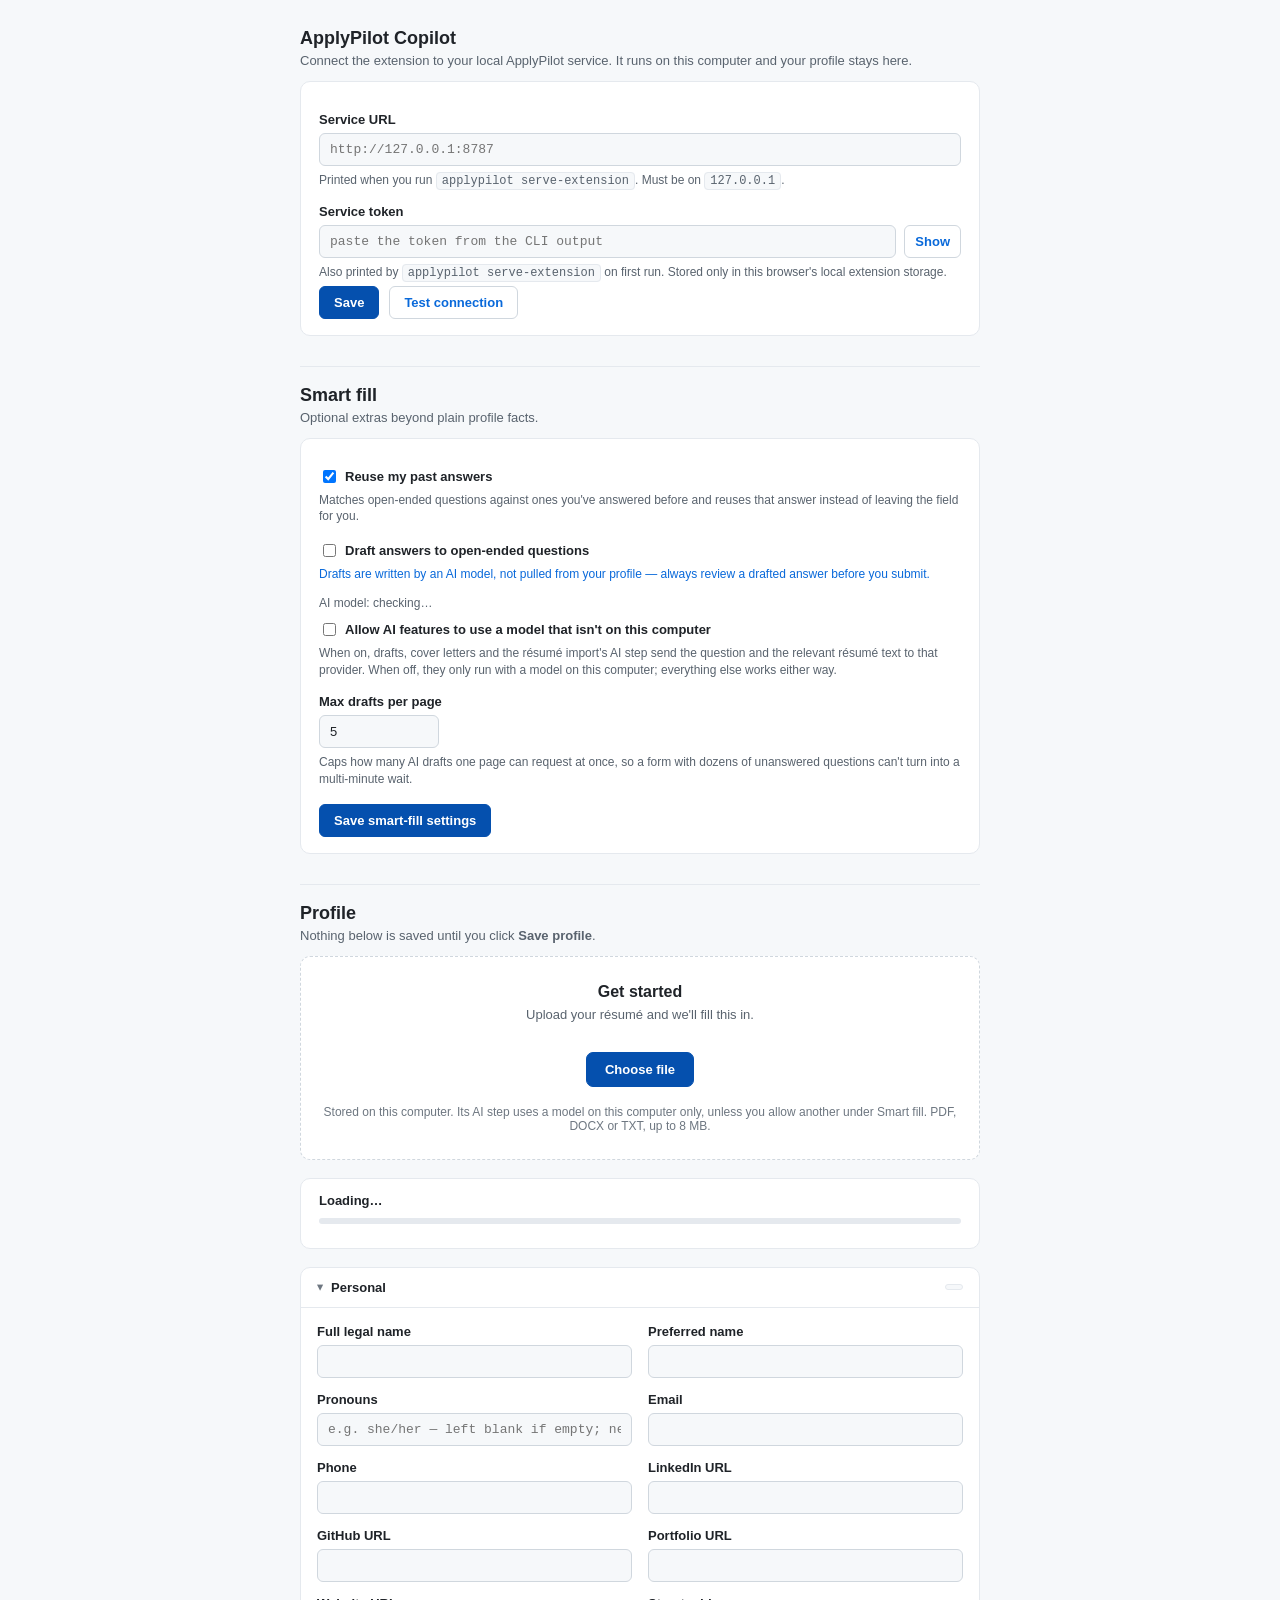
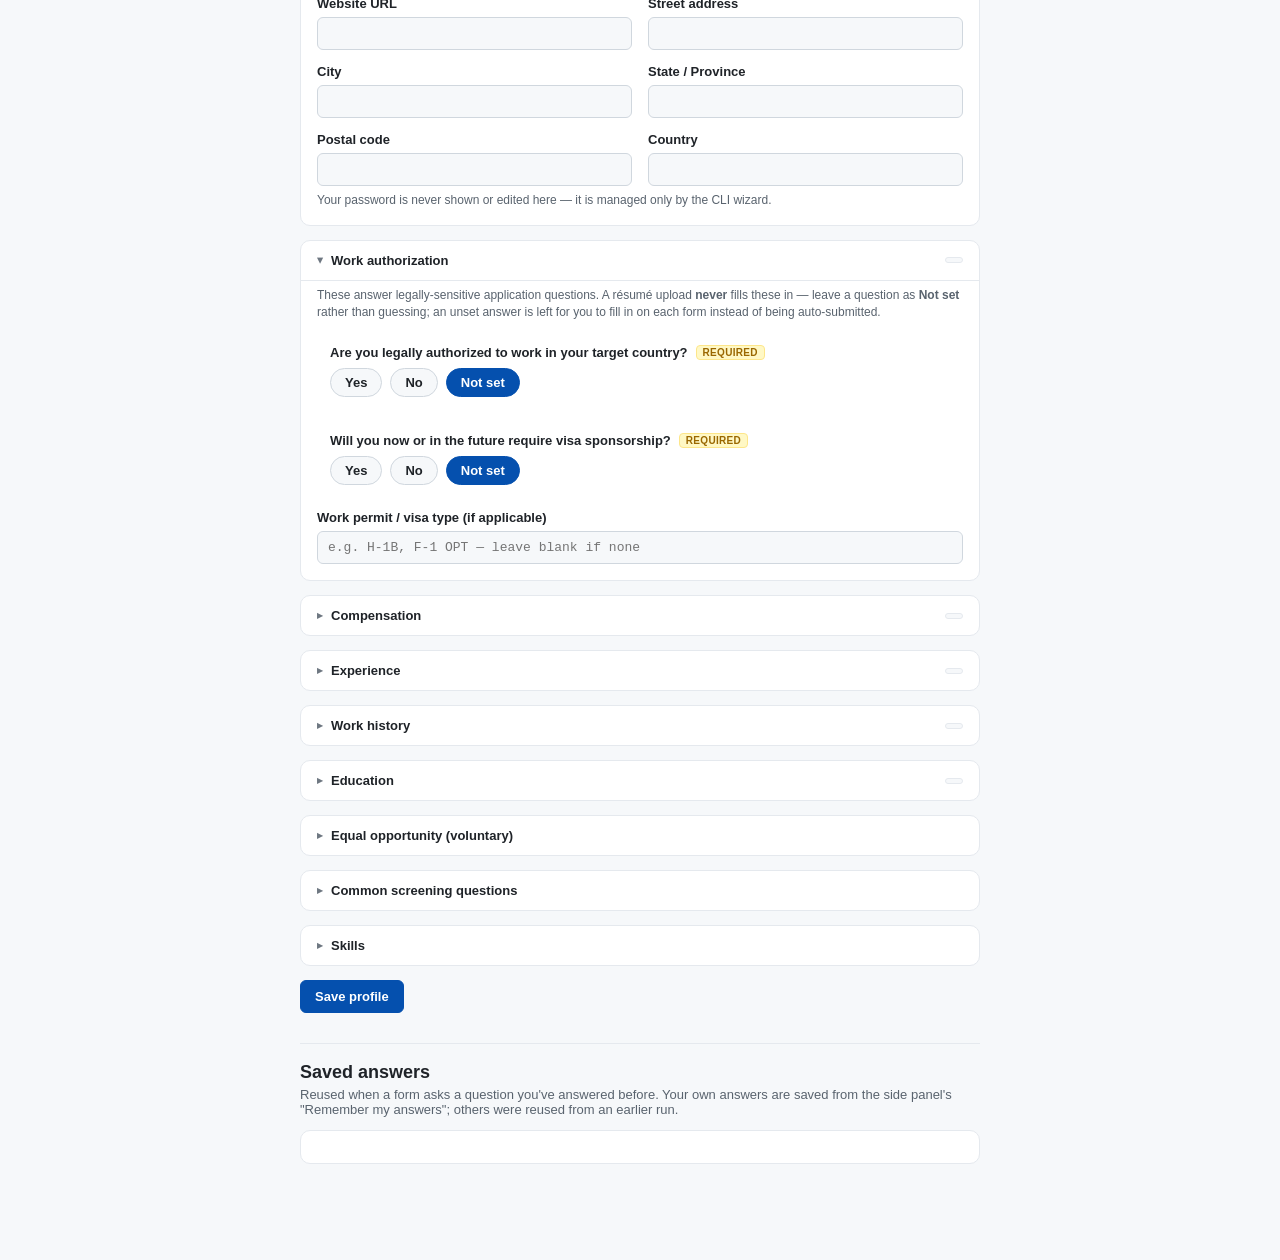
==== commit d93db310: "extension: saved-answers table in Settings (list + forget) New "Saved answers" section: a table of G" ====
--- a/extension/options.html
+++ b/extension/options.html
@@ -126,11 +126,11 @@
     margin-bottom: 18px;
   }
 
-  #status, #profileStatus, #importStatus, #smartFillStatus { margin-top: 12px; padding: 10px 12px; border-radius: 6px; font-size: 13px; display: none; line-height: 1.45; }
-  #status.ok, #profileStatus.ok, #importStatus.ok, #smartFillStatus.ok { display: block; background: var(--ok-bg); color: var(--ok); border: 1px solid var(--ok-border); }
-  #status.err, #profileStatus.err, #importStatus.err, #smartFillStatus.err { display: block; background: var(--err-bg); color: var(--err); border: 1px solid var(--err-border); }
-  #status.info, #profileStatus.info, #importStatus.info, #smartFillStatus.info { display: block; background: var(--info-bg); color: var(--info); border: 1px solid var(--info-border); }
-  #status.warn, #profileStatus.warn, #importStatus.warn, #smartFillStatus.warn { display: block; background: var(--warn-bg); color: var(--warn); border: 1px solid var(--warn-border); }
+  #status, #profileStatus, #importStatus, #smartFillStatus, #answersStatus { margin-top: 12px; padding: 10px 12px; border-radius: 6px; font-size: 13px; display: none; line-height: 1.45; }
+  #status.ok, #profileStatus.ok, #importStatus.ok, #smartFillStatus.ok, #answersStatus.ok { display: block; background: var(--ok-bg); color: var(--ok); border: 1px solid var(--ok-border); }
+  #status.err, #profileStatus.err, #importStatus.err, #smartFillStatus.err, #answersStatus.err { display: block; background: var(--err-bg); color: var(--err); border: 1px solid var(--err-border); }
+  #status.info, #profileStatus.info, #importStatus.info, #smartFillStatus.info, #answersStatus.info { display: block; background: var(--info-bg); color: var(--info); border: 1px solid var(--info-border); }
+  #status.warn, #profileStatus.warn, #importStatus.warn, #smartFillStatus.warn, #answersStatus.warn { display: block; background: var(--warn-bg); color: var(--warn); border: 1px solid var(--warn-border); }
 
   .hint { font-size: 12px; color: var(--text-dim); margin-top: 6px; line-height: 1.4; }
   .hint.warn { color: var(--warn); background: var(--warn-bg); border: 1px solid var(--warn-border); padding: 8px 10px; border-radius: 6px; }
@@ -341,6 +341,22 @@
     font-size: 14px; line-height: 1; padding: 2px 6px; border-radius: 999px;
   }
   .skill-chip-remove:hover { color: var(--err); filter: none; }
+
+  /* -- data tables (saved answers / application log) --------------------- */
+  .table-scroll { overflow-x: auto; }
+  table.data-table { width: 100%; border-collapse: collapse; font-size: 13px; }
+  table.data-table th, table.data-table td { text-align: left; padding: 8px 8px; border-bottom: 1px solid var(--border-soft); vertical-align: top; }
+  table.data-table th { color: var(--text-dim); font-weight: 600; font-size: 11px; text-transform: uppercase; letter-spacing: 0.02em; white-space: nowrap; }
+  table.data-table tbody tr:last-child td { border-bottom: none; }
+  table.data-table td.col-actions { text-align: right; white-space: nowrap; }
+  table.data-table select { width: auto; padding: 4px 6px; }
+  .answer-text { white-space: pre-wrap; word-break: break-word; }
+  .who-badge {
+    font-size: 11px; font-weight: 700; padding: 1px 7px; border-radius: 999px;
+    background: var(--card-2); border: 1px solid var(--border-soft); color: var(--text-dim);
+    white-space: nowrap;
+  }
+  .who-badge.you { color: var(--ok); background: var(--ok-bg); border-color: var(--ok-border); }
 </style>
 </head>
 <body>
@@ -703,6 +719,17 @@
 
   <div id="profileStatus"></div>
 
+  <hr class="section-divider">
+
+  <h1>Saved answers</h1>
+  <p class="sub">Reused when a form asks a question you've answered before. Your own answers are saved from the side panel's "Remember my answers"; others were reused from an earlier run.</p>
+
+  <div class="card" id="answersCard">
+    <div class="table-scroll" id="answersTableWrap"></div>
+    <div class="hint" id="answersEmpty" style="display:none;">No saved answers yet.</div>
+    <div id="answersStatus"></div>
+  </div>
+
   <template id="workHistoryRowTemplate">
     <div class="repeat-row" data-kind="work">
       <div class="repeat-row-head">
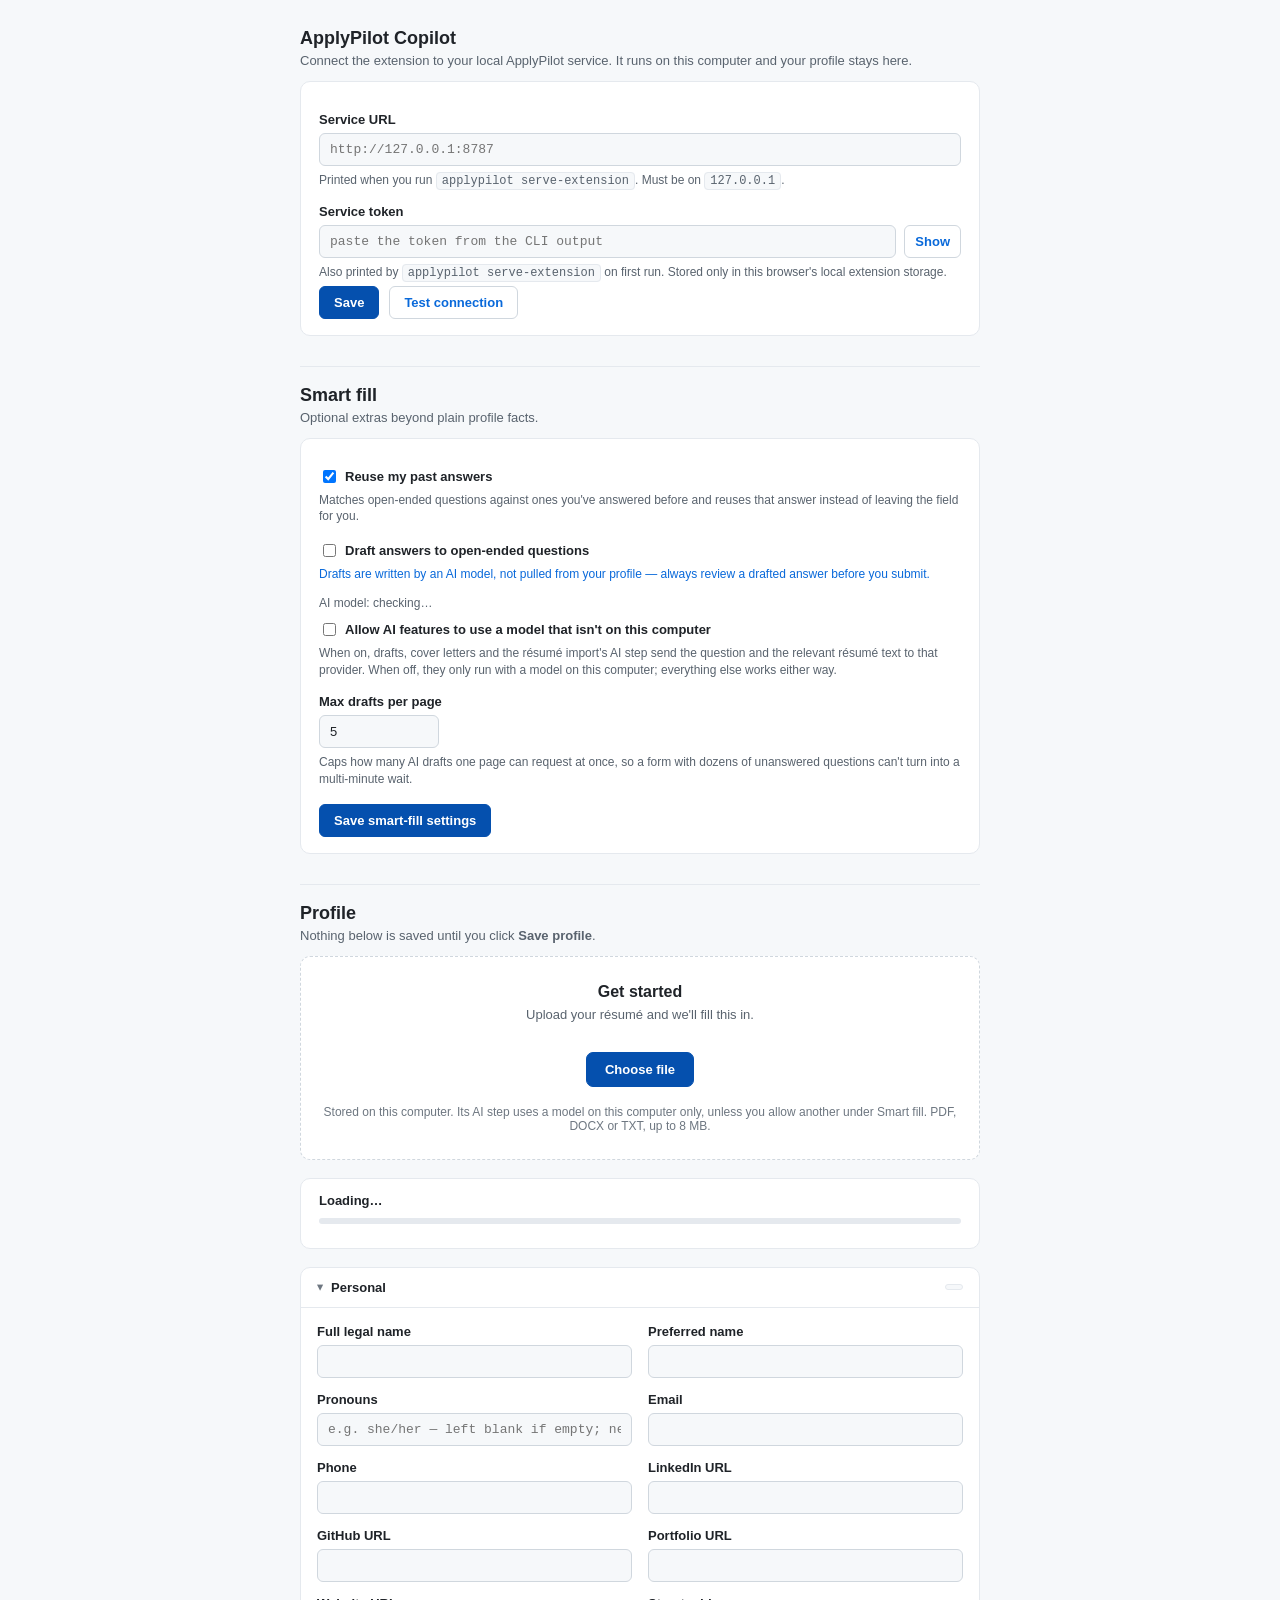
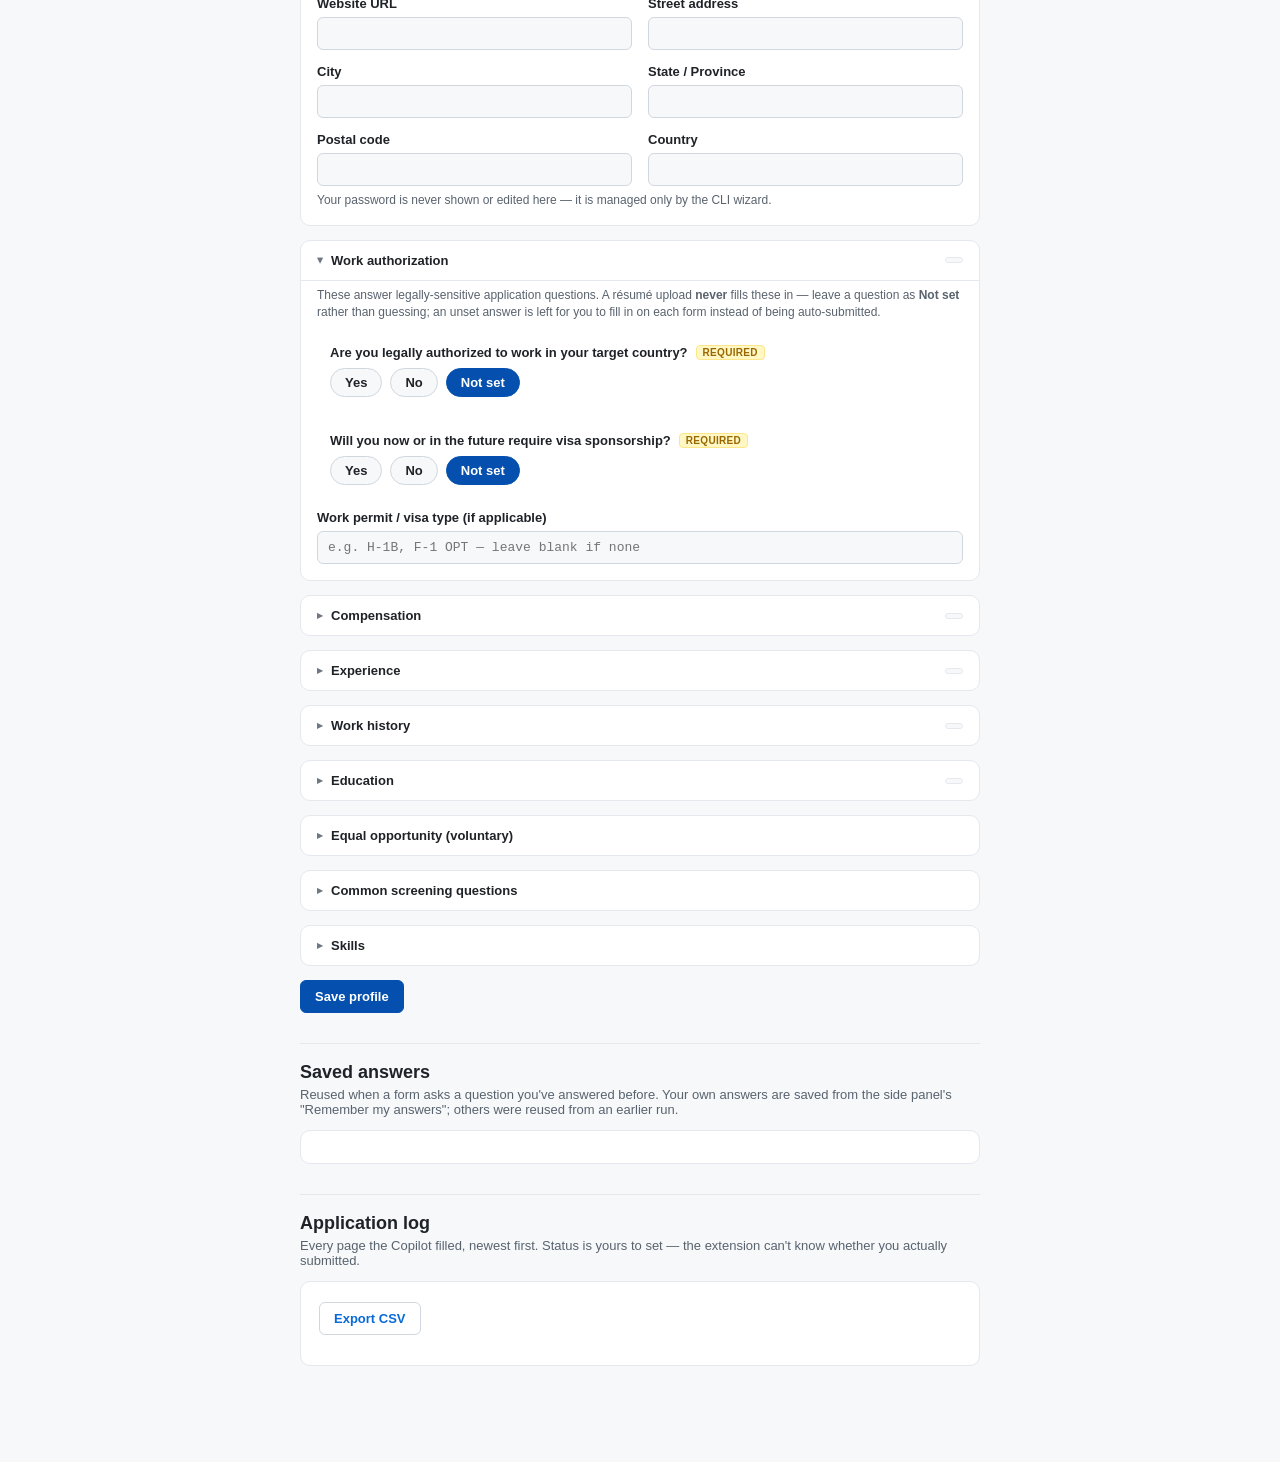
==== commit f45175fa: "extension: application log table in Settings (status + CSV export) New "Application log" section: a " ====
--- a/extension/options.html
+++ b/extension/options.html
@@ -126,11 +126,11 @@
     margin-bottom: 18px;
   }
 
-  #status, #profileStatus, #importStatus, #smartFillStatus, #answersStatus { margin-top: 12px; padding: 10px 12px; border-radius: 6px; font-size: 13px; display: none; line-height: 1.45; }
-  #status.ok, #profileStatus.ok, #importStatus.ok, #smartFillStatus.ok, #answersStatus.ok { display: block; background: var(--ok-bg); color: var(--ok); border: 1px solid var(--ok-border); }
-  #status.err, #profileStatus.err, #importStatus.err, #smartFillStatus.err, #answersStatus.err { display: block; background: var(--err-bg); color: var(--err); border: 1px solid var(--err-border); }
-  #status.info, #profileStatus.info, #importStatus.info, #smartFillStatus.info, #answersStatus.info { display: block; background: var(--info-bg); color: var(--info); border: 1px solid var(--info-border); }
-  #status.warn, #profileStatus.warn, #importStatus.warn, #smartFillStatus.warn, #answersStatus.warn { display: block; background: var(--warn-bg); color: var(--warn); border: 1px solid var(--warn-border); }
+  #status, #profileStatus, #importStatus, #smartFillStatus, #answersStatus, #logStatus { margin-top: 12px; padding: 10px 12px; border-radius: 6px; font-size: 13px; display: none; line-height: 1.45; }
+  #status.ok, #profileStatus.ok, #importStatus.ok, #smartFillStatus.ok, #answersStatus.ok, #logStatus.ok { display: block; background: var(--ok-bg); color: var(--ok); border: 1px solid var(--ok-border); }
+  #status.err, #profileStatus.err, #importStatus.err, #smartFillStatus.err, #answersStatus.err, #logStatus.err { display: block; background: var(--err-bg); color: var(--err); border: 1px solid var(--err-border); }
+  #status.info, #profileStatus.info, #importStatus.info, #smartFillStatus.info, #answersStatus.info, #logStatus.info { display: block; background: var(--info-bg); color: var(--info); border: 1px solid var(--info-border); }
+  #status.warn, #profileStatus.warn, #importStatus.warn, #smartFillStatus.warn, #answersStatus.warn, #logStatus.warn { display: block; background: var(--warn-bg); color: var(--warn); border: 1px solid var(--warn-border); }
 
   .hint { font-size: 12px; color: var(--text-dim); margin-top: 6px; line-height: 1.4; }
   .hint.warn { color: var(--warn); background: var(--warn-bg); border: 1px solid var(--warn-border); padding: 8px 10px; border-radius: 6px; }
@@ -357,6 +357,7 @@
     white-space: nowrap;
   }
   .who-badge.you { color: var(--ok); background: var(--ok-bg); border-color: var(--ok-border); }
+  .log-link { color: var(--accent); }
 </style>
 </head>
 <body>
@@ -730,6 +731,20 @@
     <div id="answersStatus"></div>
   </div>
 
+  <hr class="section-divider">
+
+  <h1>Application log</h1>
+  <p class="sub">Every page the Copilot filled, newest first. Status is yours to set — the extension can't know whether you actually submitted.</p>
+
+  <div class="card" id="logCard">
+    <div class="save-row" style="margin-bottom:14px;">
+      <button type="button" class="secondary" id="exportLogBtn">Export CSV</button>
+    </div>
+    <div class="table-scroll" id="logTableWrap"></div>
+    <div class="hint" id="logEmpty" style="display:none;">No applications logged yet.</div>
+    <div id="logStatus"></div>
+  </div>
+
   <template id="workHistoryRowTemplate">
     <div class="repeat-row" data-kind="work">
       <div class="repeat-row-head">
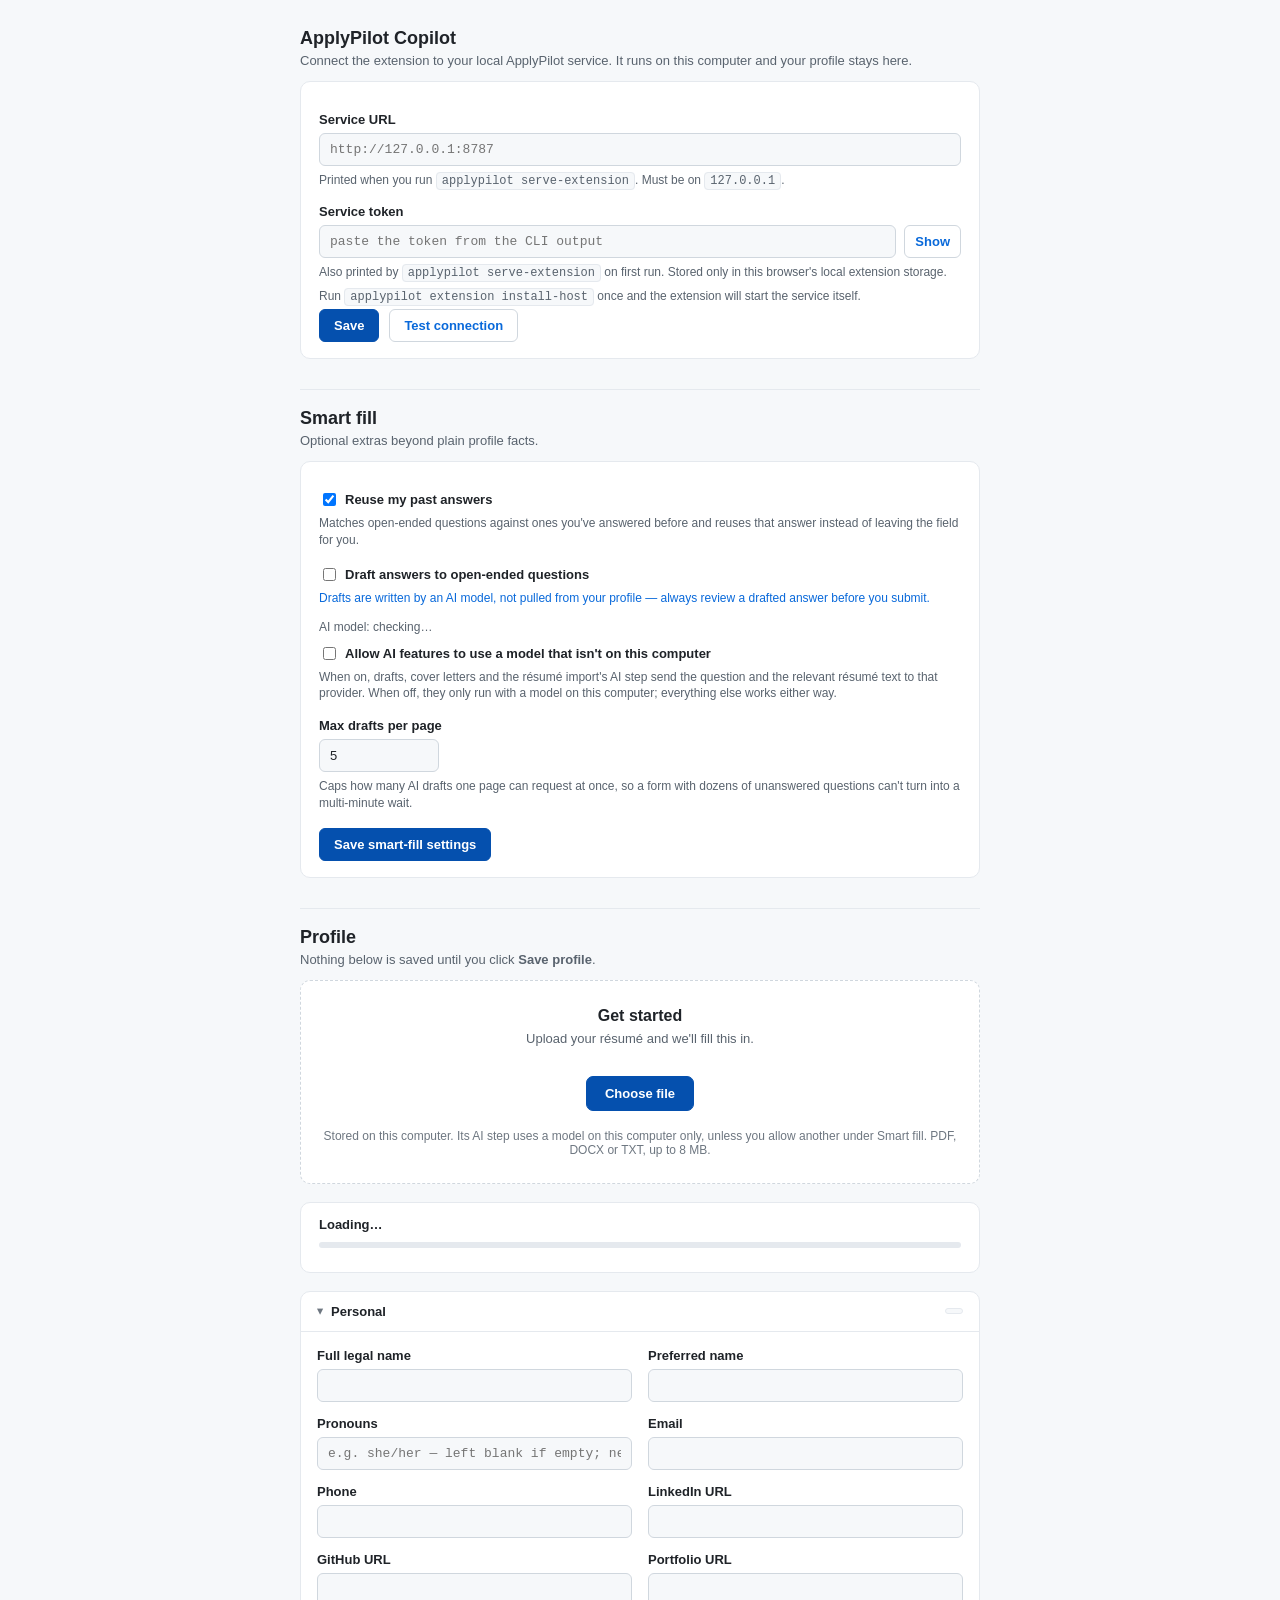
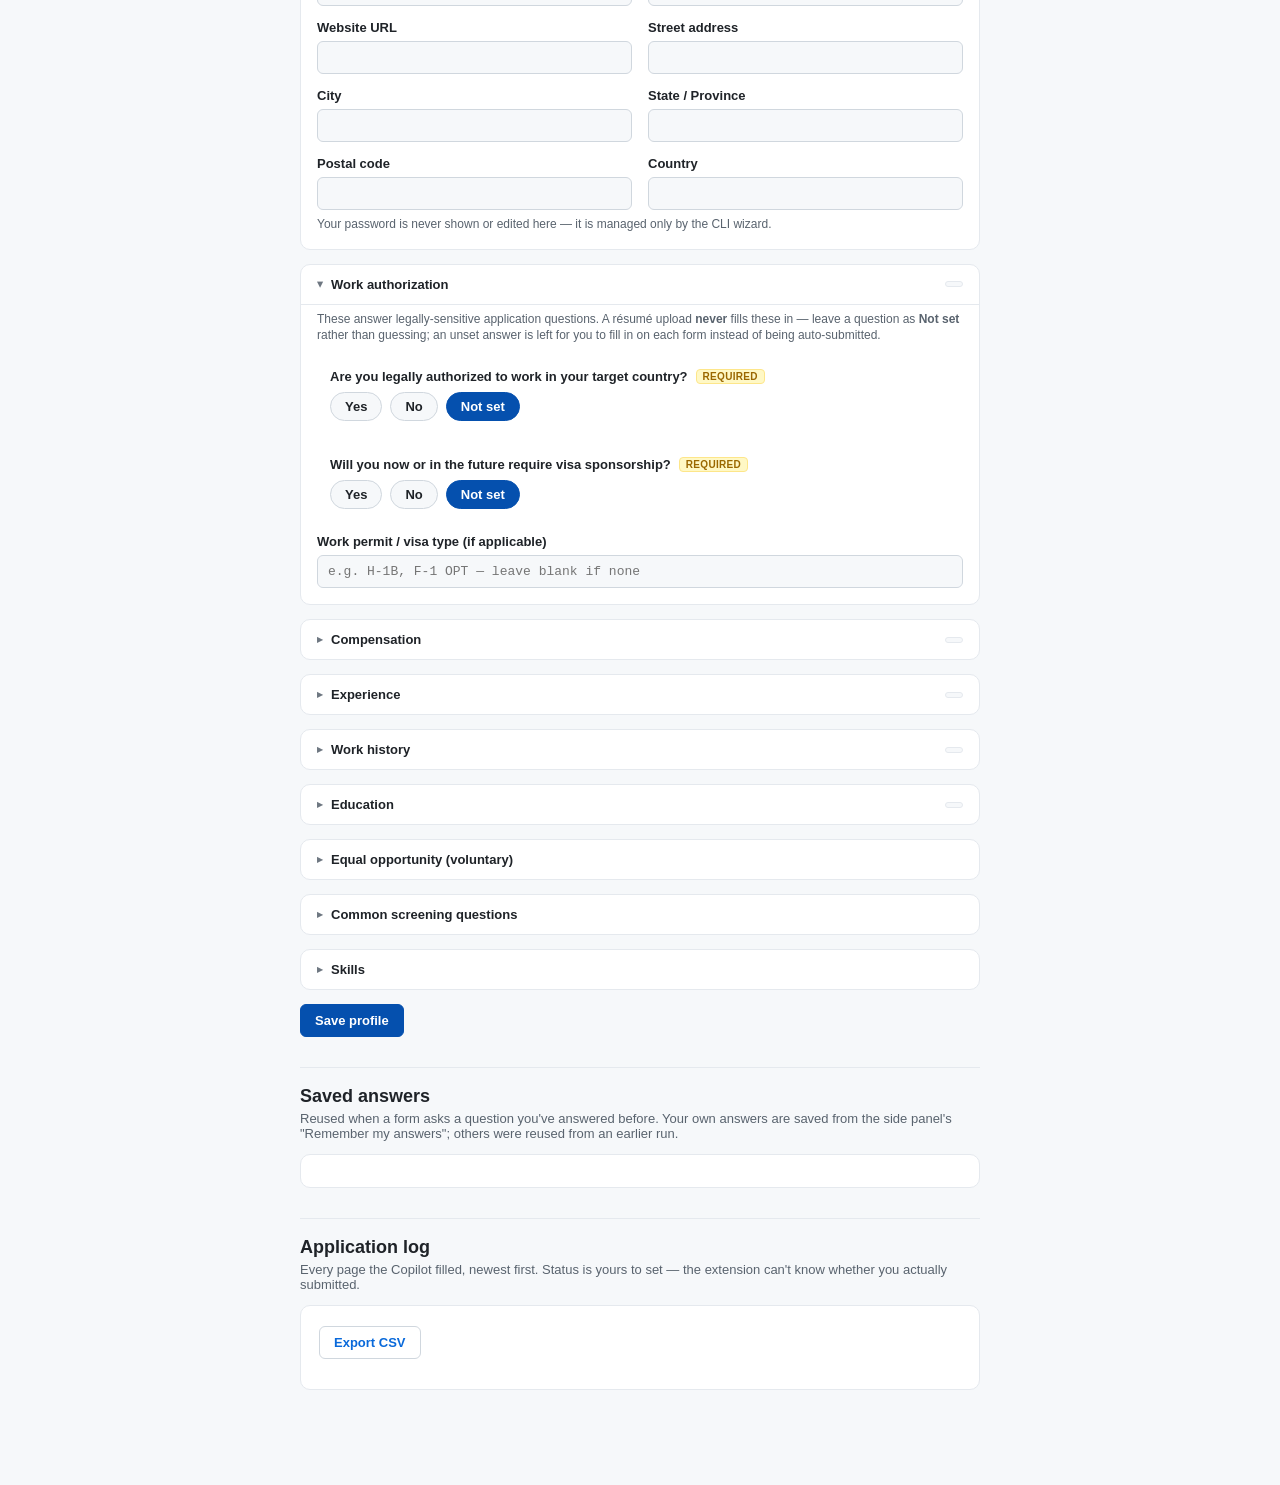
==== commit 064fa45a: "extension: show native-connection status in Settings, or point at install-host Reads chrome.storage." ====
--- a/extension/options.html
+++ b/extension/options.html
@@ -126,11 +126,11 @@
     margin-bottom: 18px;
   }
 
-  #status, #profileStatus, #importStatus, #smartFillStatus, #answersStatus, #logStatus { margin-top: 12px; padding: 10px 12px; border-radius: 6px; font-size: 13px; display: none; line-height: 1.45; }
-  #status.ok, #profileStatus.ok, #importStatus.ok, #smartFillStatus.ok, #answersStatus.ok, #logStatus.ok { display: block; background: var(--ok-bg); color: var(--ok); border: 1px solid var(--ok-border); }
-  #status.err, #profileStatus.err, #importStatus.err, #smartFillStatus.err, #answersStatus.err, #logStatus.err { display: block; background: var(--err-bg); color: var(--err); border: 1px solid var(--err-border); }
-  #status.info, #profileStatus.info, #importStatus.info, #smartFillStatus.info, #answersStatus.info, #logStatus.info { display: block; background: var(--info-bg); color: var(--info); border: 1px solid var(--info-border); }
-  #status.warn, #profileStatus.warn, #importStatus.warn, #smartFillStatus.warn, #answersStatus.warn, #logStatus.warn { display: block; background: var(--warn-bg); color: var(--warn); border: 1px solid var(--warn-border); }
+  #status, #profileStatus, #importStatus, #smartFillStatus, #answersStatus, #logStatus, #connectionAuto { margin-top: 12px; padding: 10px 12px; border-radius: 6px; font-size: 13px; display: none; line-height: 1.45; }
+  #status.ok, #profileStatus.ok, #importStatus.ok, #smartFillStatus.ok, #answersStatus.ok, #logStatus.ok, #connectionAuto.ok { display: block; background: var(--ok-bg); color: var(--ok); border: 1px solid var(--ok-border); }
+  #status.err, #profileStatus.err, #importStatus.err, #smartFillStatus.err, #answersStatus.err, #logStatus.err, #connectionAuto.err { display: block; background: var(--err-bg); color: var(--err); border: 1px solid var(--err-border); }
+  #status.info, #profileStatus.info, #importStatus.info, #smartFillStatus.info, #answersStatus.info, #logStatus.info, #connectionAuto.info { display: block; background: var(--info-bg); color: var(--info); border: 1px solid var(--info-border); }
+  #status.warn, #profileStatus.warn, #importStatus.warn, #smartFillStatus.warn, #answersStatus.warn, #logStatus.warn, #connectionAuto.warn { display: block; background: var(--warn-bg); color: var(--warn); border: 1px solid var(--warn-border); }
 
   .hint { font-size: 12px; color: var(--text-dim); margin-top: 6px; line-height: 1.4; }
   .hint.warn { color: var(--warn); background: var(--warn-bg); border: 1px solid var(--warn-border); padding: 8px 10px; border-radius: 6px; }
@@ -365,6 +365,8 @@
   <p class="sub">Connect the extension to your local ApplyPilot service. It runs on this computer and your profile stays here.</p>
 
   <div class="card">
+    <div id="connectionAuto"></div>
+
     <label for="serviceUrl">Service URL</label>
     <input type="text" id="serviceUrl" placeholder="http://127.0.0.1:8787" autocomplete="off" spellcheck="false">
     <div class="hint">Printed when you run <code>applypilot serve-extension</code>. Must be on <code>127.0.0.1</code>.</div>
@@ -375,6 +377,7 @@
       <button type="button" class="secondary" id="toggleToken">Show</button>
     </div>
     <div class="hint">Also printed by <code>applypilot serve-extension</code> on first run. Stored only in this browser's local extension storage.</div>
+    <div class="hint" id="installHostHint">Run <code>applypilot extension install-host</code> once and the extension will start the service itself.</div>
 
     <div class="save-row">
       <button type="button" id="save">Save</button>
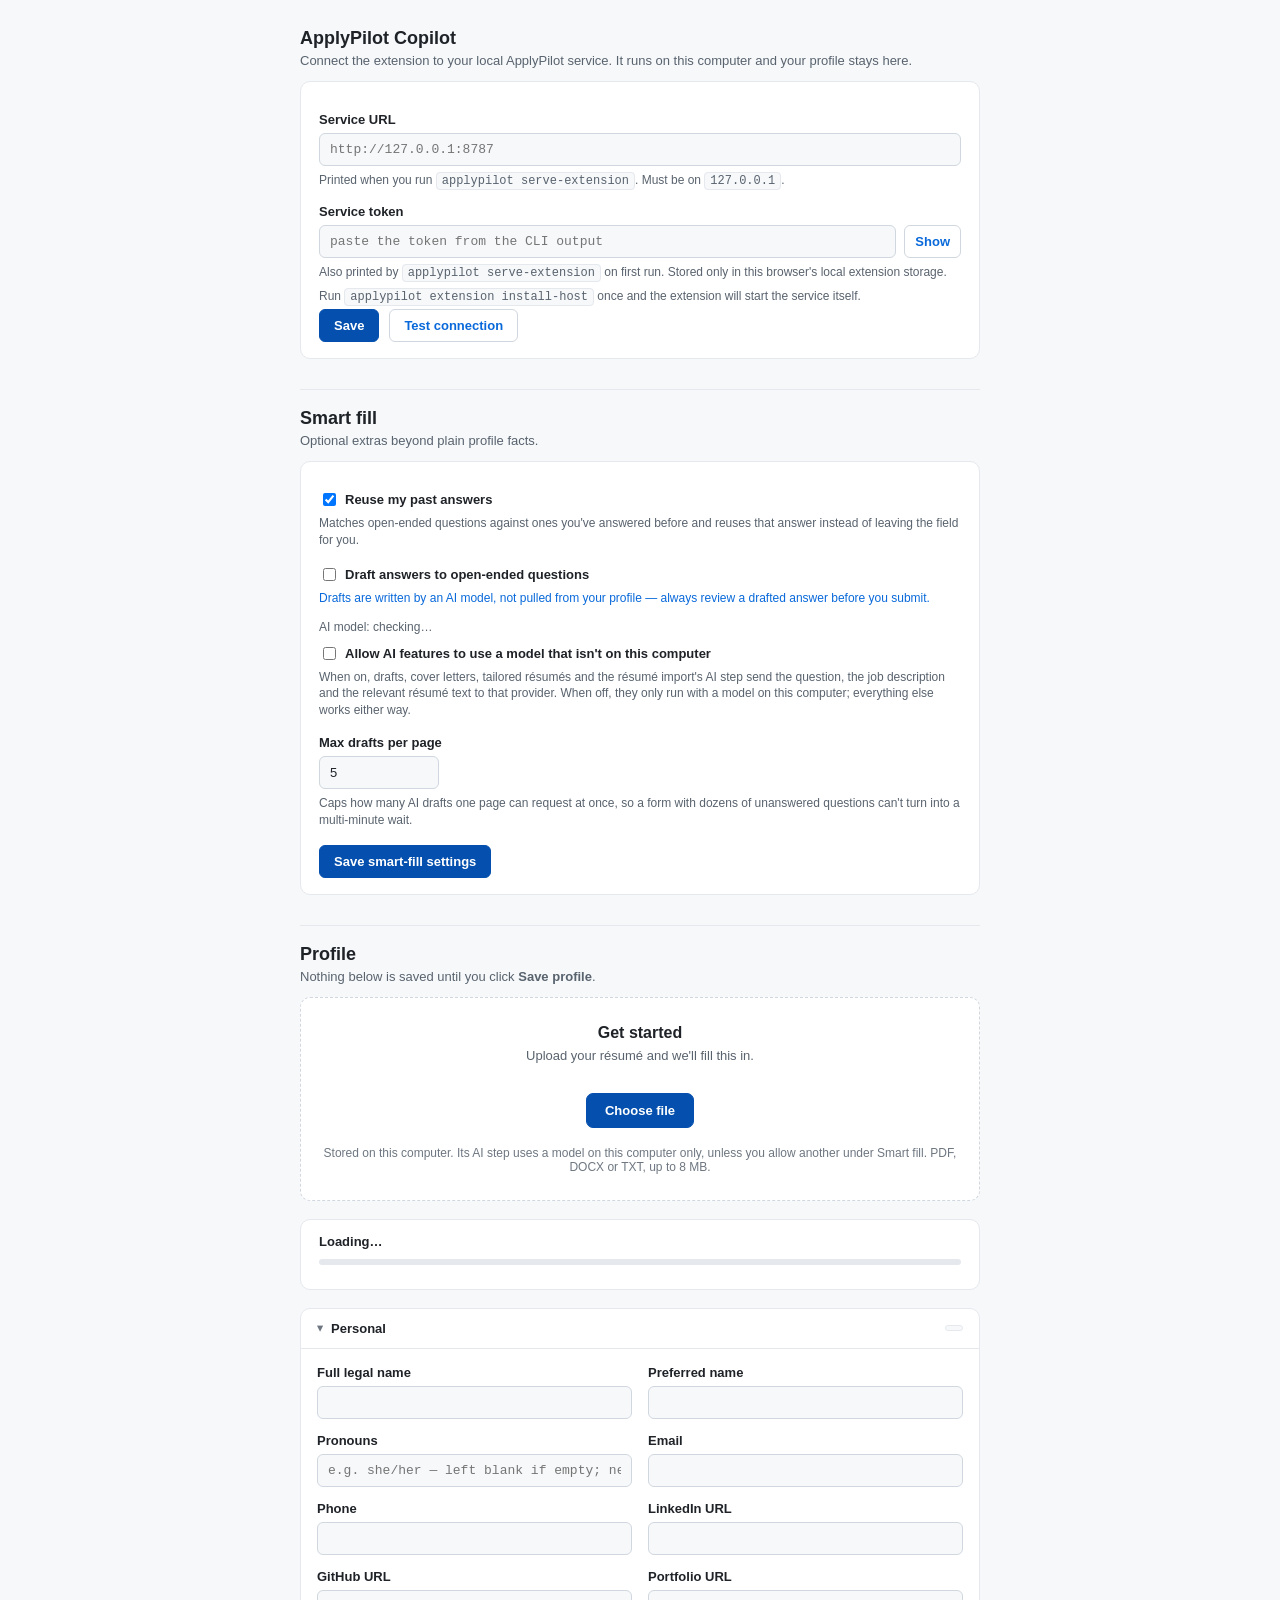
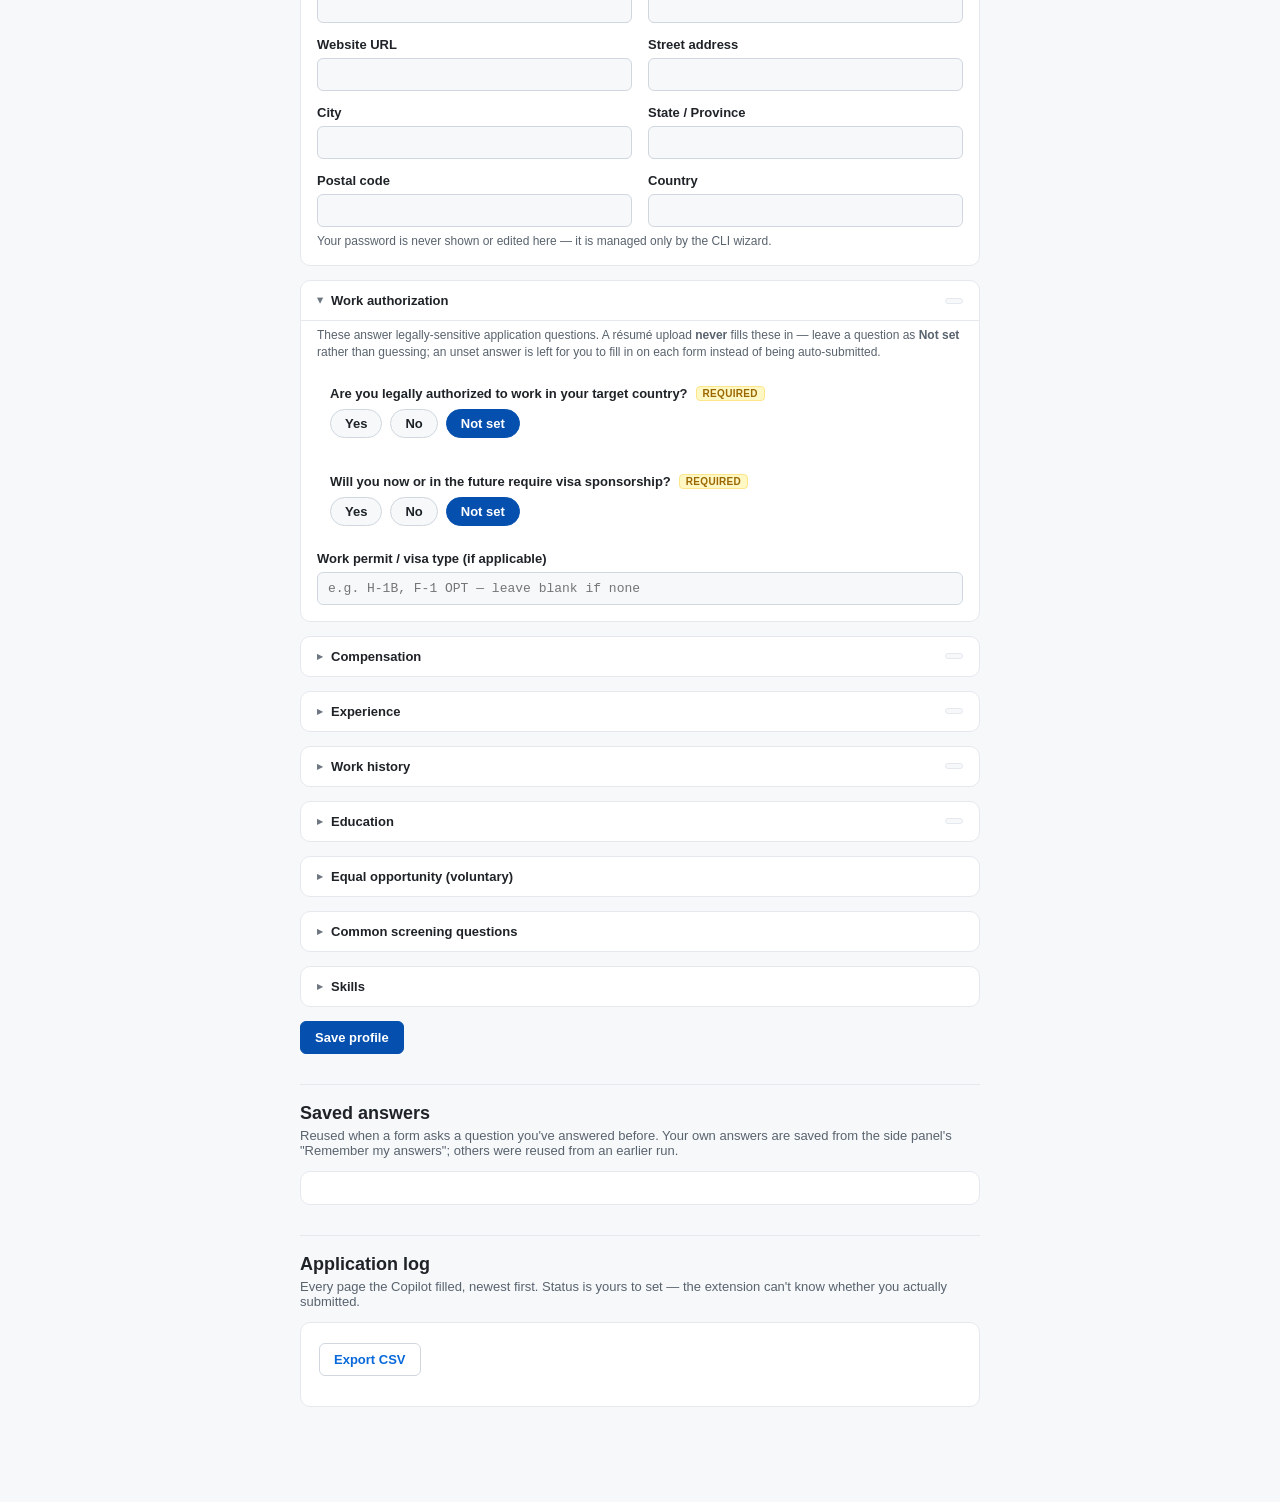
==== commit 94e02c4e: "extension: reasons never carry the applicant's values; honest manifest copy Reviewer round 3 (safety" ====
--- a/extension/options.html
+++ b/extension/options.html
@@ -410,7 +410,7 @@
       <input type="checkbox" id="smartFillCloud">
       <label for="smartFillCloud" style="margin:0;font-weight:600;">Allow AI features to use a model that isn't on this computer</label>
     </div>
-    <div class="hint">When on, drafts, cover letters and the résumé import's AI step send the question and the relevant résumé text to that provider. When off, they only run with a model on this computer; everything else works either way.</div>
+    <div class="hint">When on, drafts, cover letters, tailored résumés and the résumé import's AI step send the question, the job description and the relevant résumé text to that provider. When off, they only run with a model on this computer; everything else works either way.</div>
 
     <label for="smartFillMaxDrafts" style="margin-top:16px;">Max drafts per page</label>
     <input type="number" id="smartFillMaxDrafts" min="0" max="50" value="5" style="max-width:120px;">
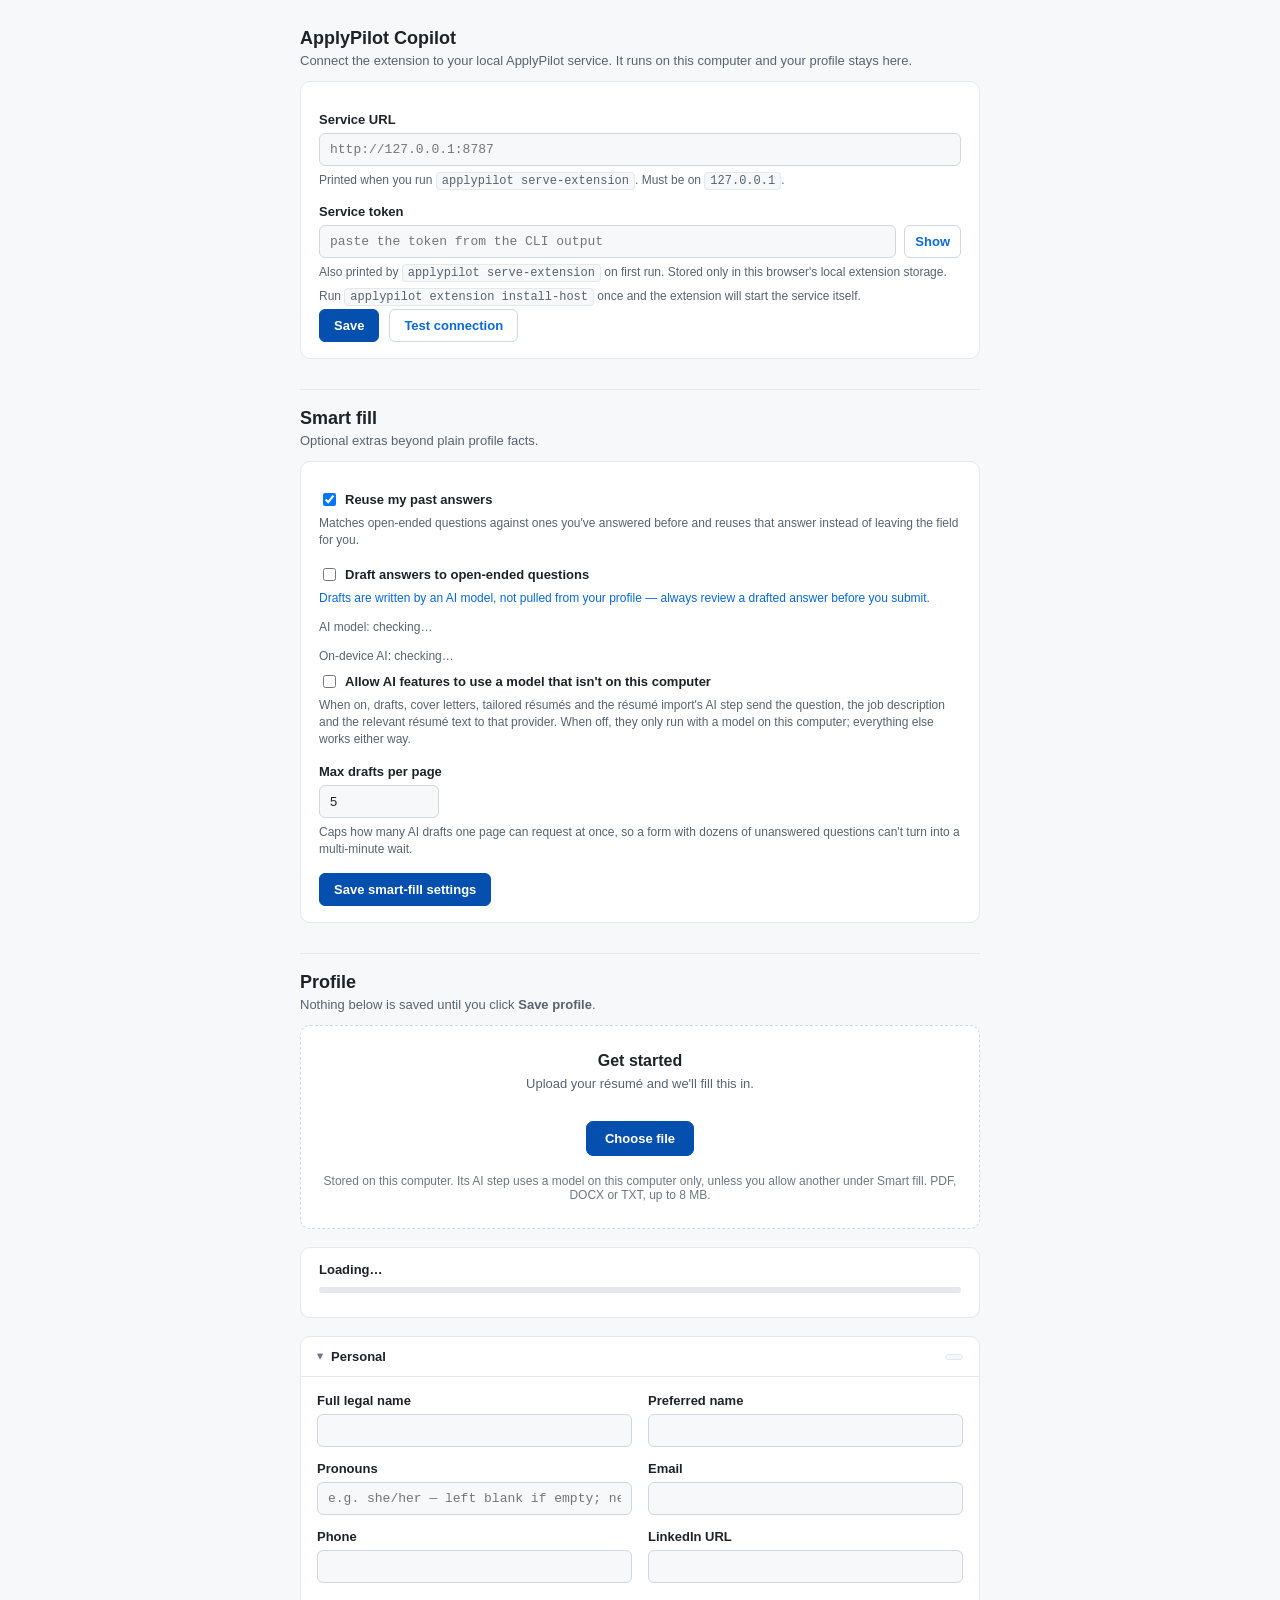
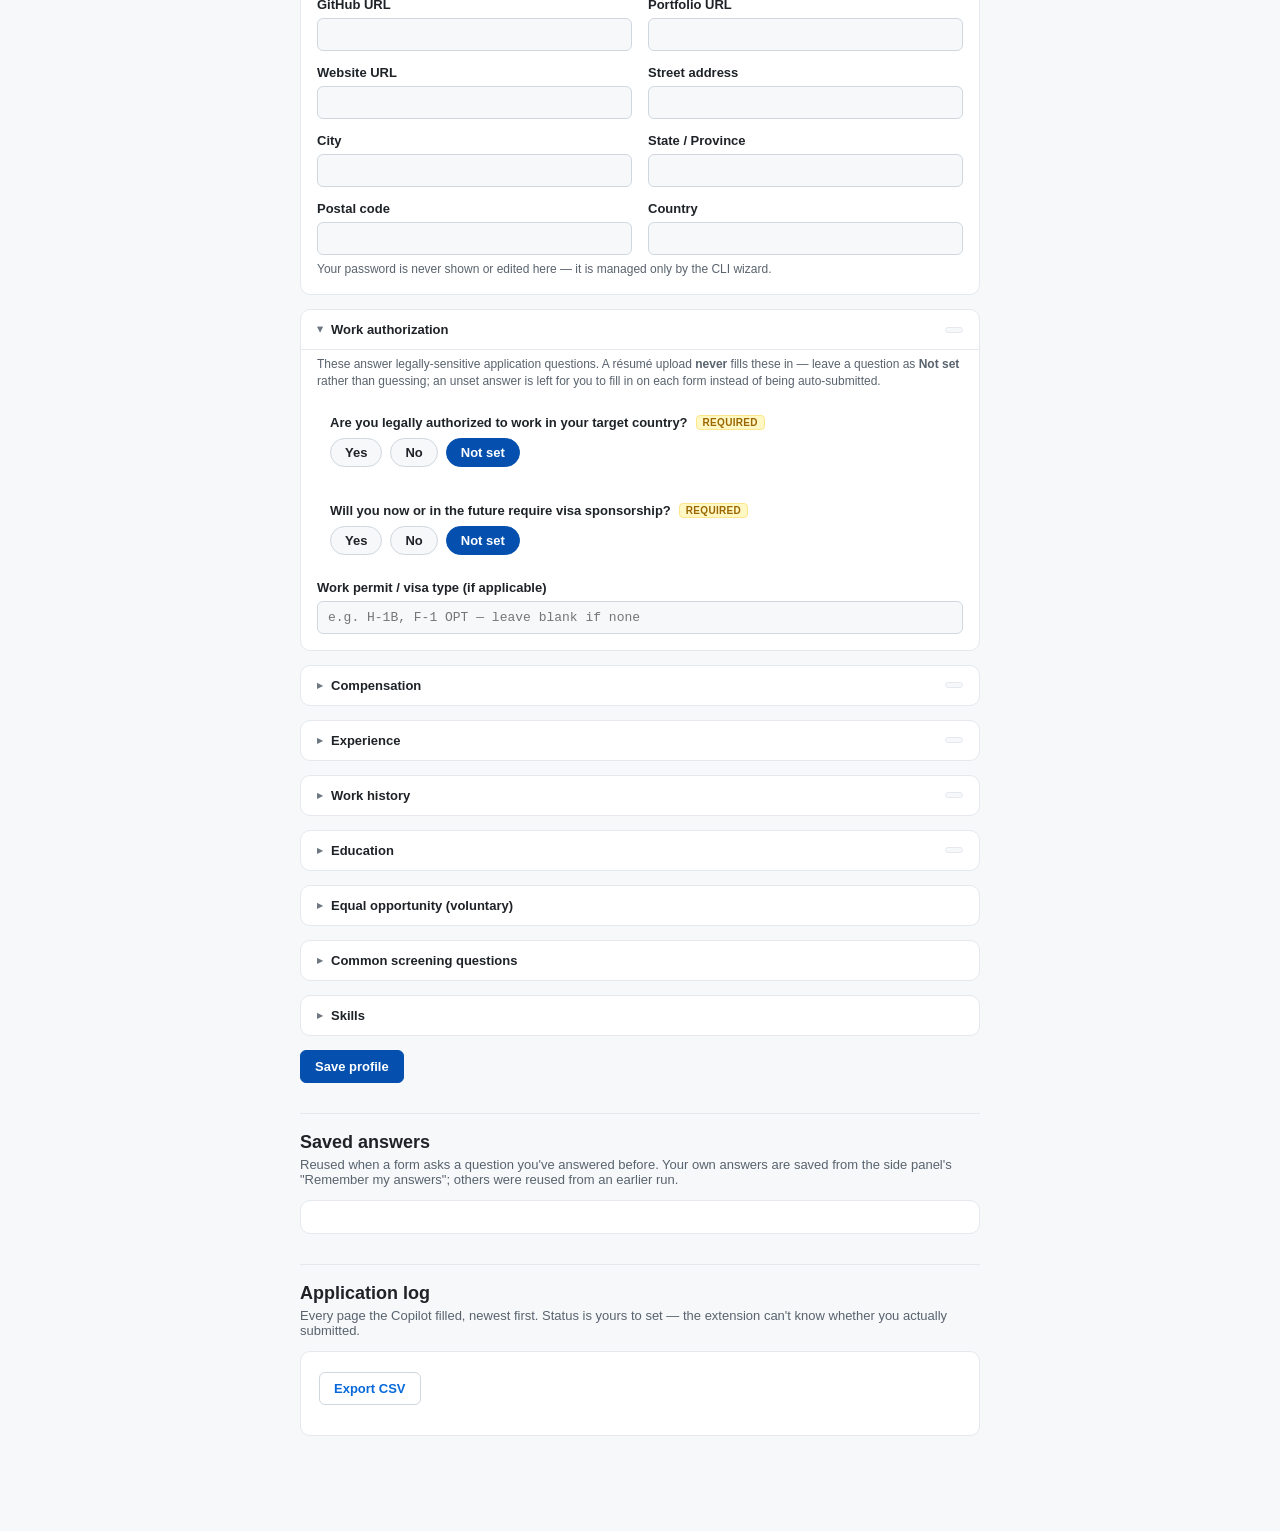
==== commit dba66964: "feat(ai): on-device AI row in Settings; side panel and Settings run the bridge Co-Authored-By: Claud" ====
--- a/extension/options.html
+++ b/extension/options.html
@@ -406,6 +406,10 @@
     <div class="hint warn" id="smartFillLlmWarning" style="display:none;">No AI model available — drafts will be skipped.</div>
 
     <div class="hint" id="smartFillModelLine" style="margin-top:12px;">AI model: checking…</div>
+    <div id="onDeviceAiRow" style="margin-top:12px;">
+      <div class="hint" id="onDeviceAiLine">On-device AI: checking…</div>
+      <button type="button" id="onDeviceAiDownload" style="display:none;margin-top:8px;">Download on-device model</button>
+    </div>
     <div class="checkbox-line" style="margin-top:8px;">
       <input type="checkbox" id="smartFillCloud">
       <label for="smartFillCloud" style="margin:0;font-weight:600;">Allow AI features to use a model that isn't on this computer</label>
@@ -793,6 +797,7 @@
     </div>
   </template>
 
+  <script src="llm_bridge.js"></script>
   <script src="options.js"></script>
 </body>
 </html>
